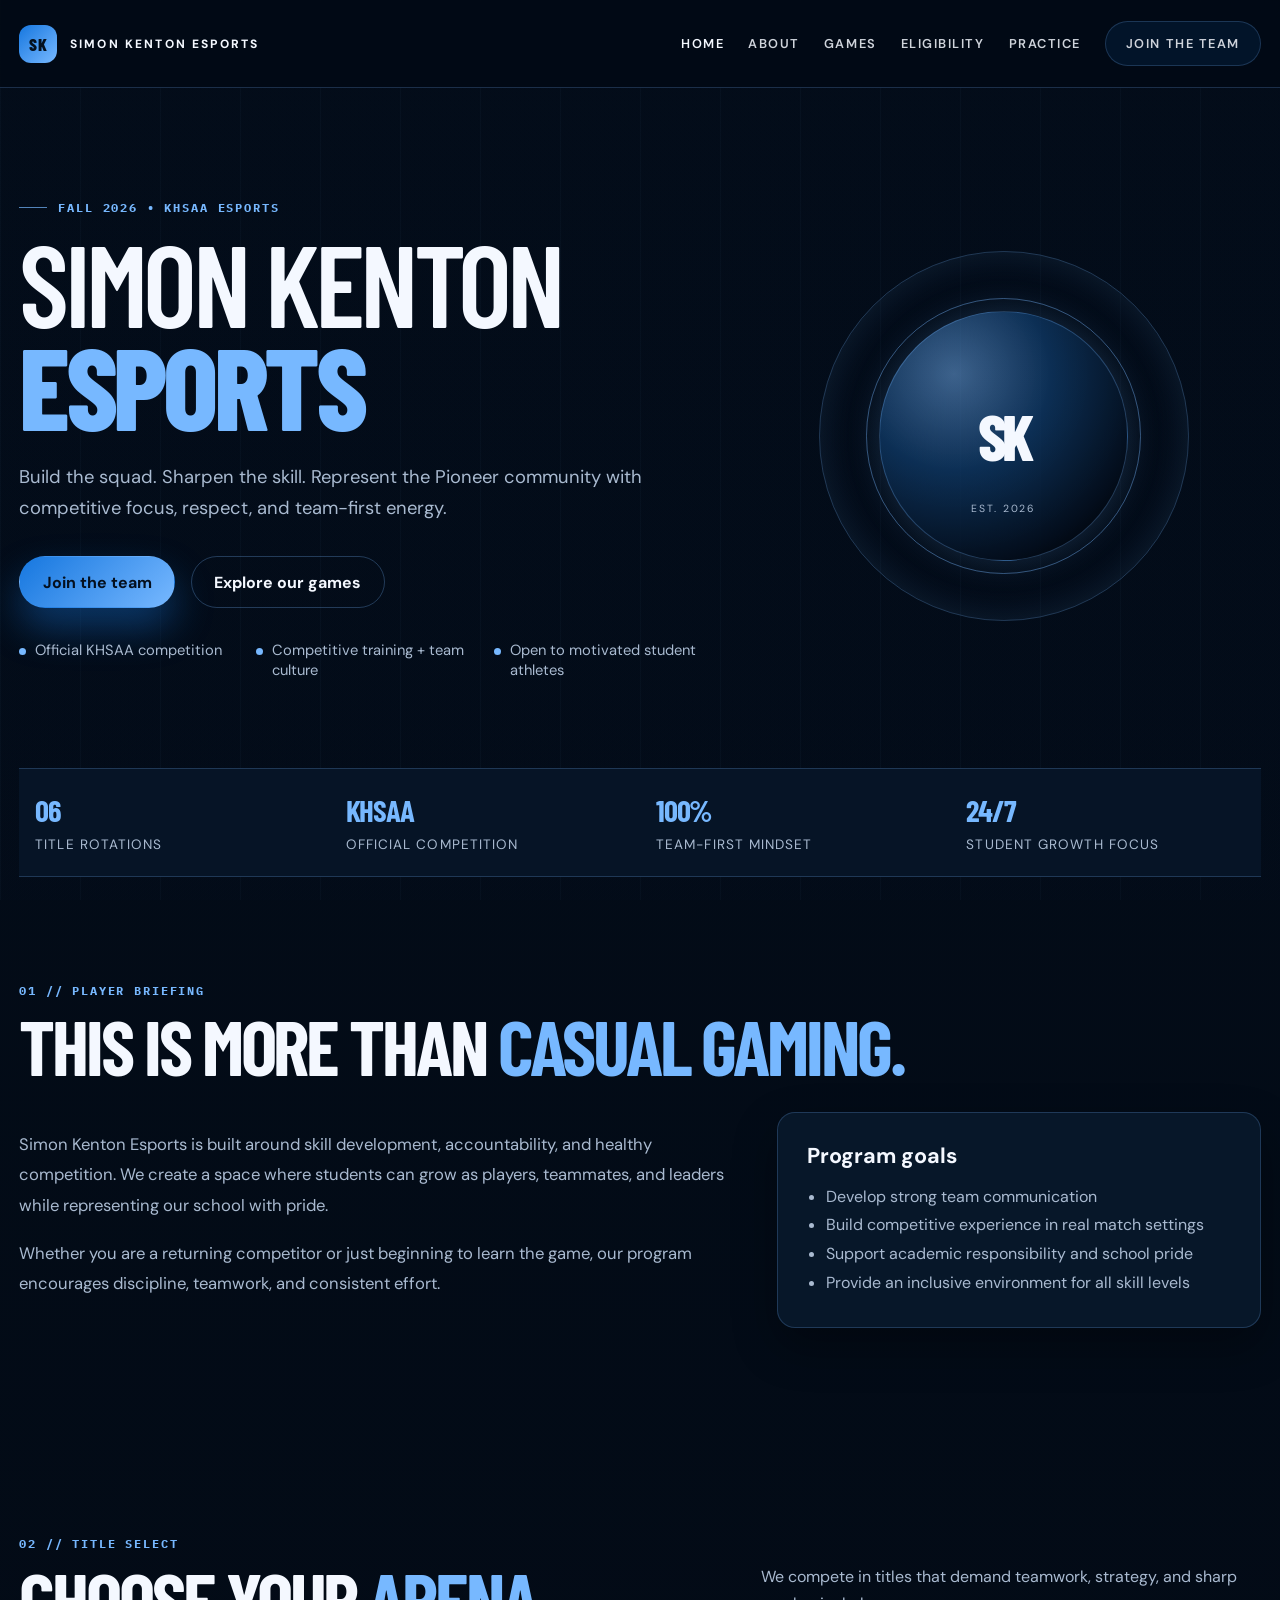
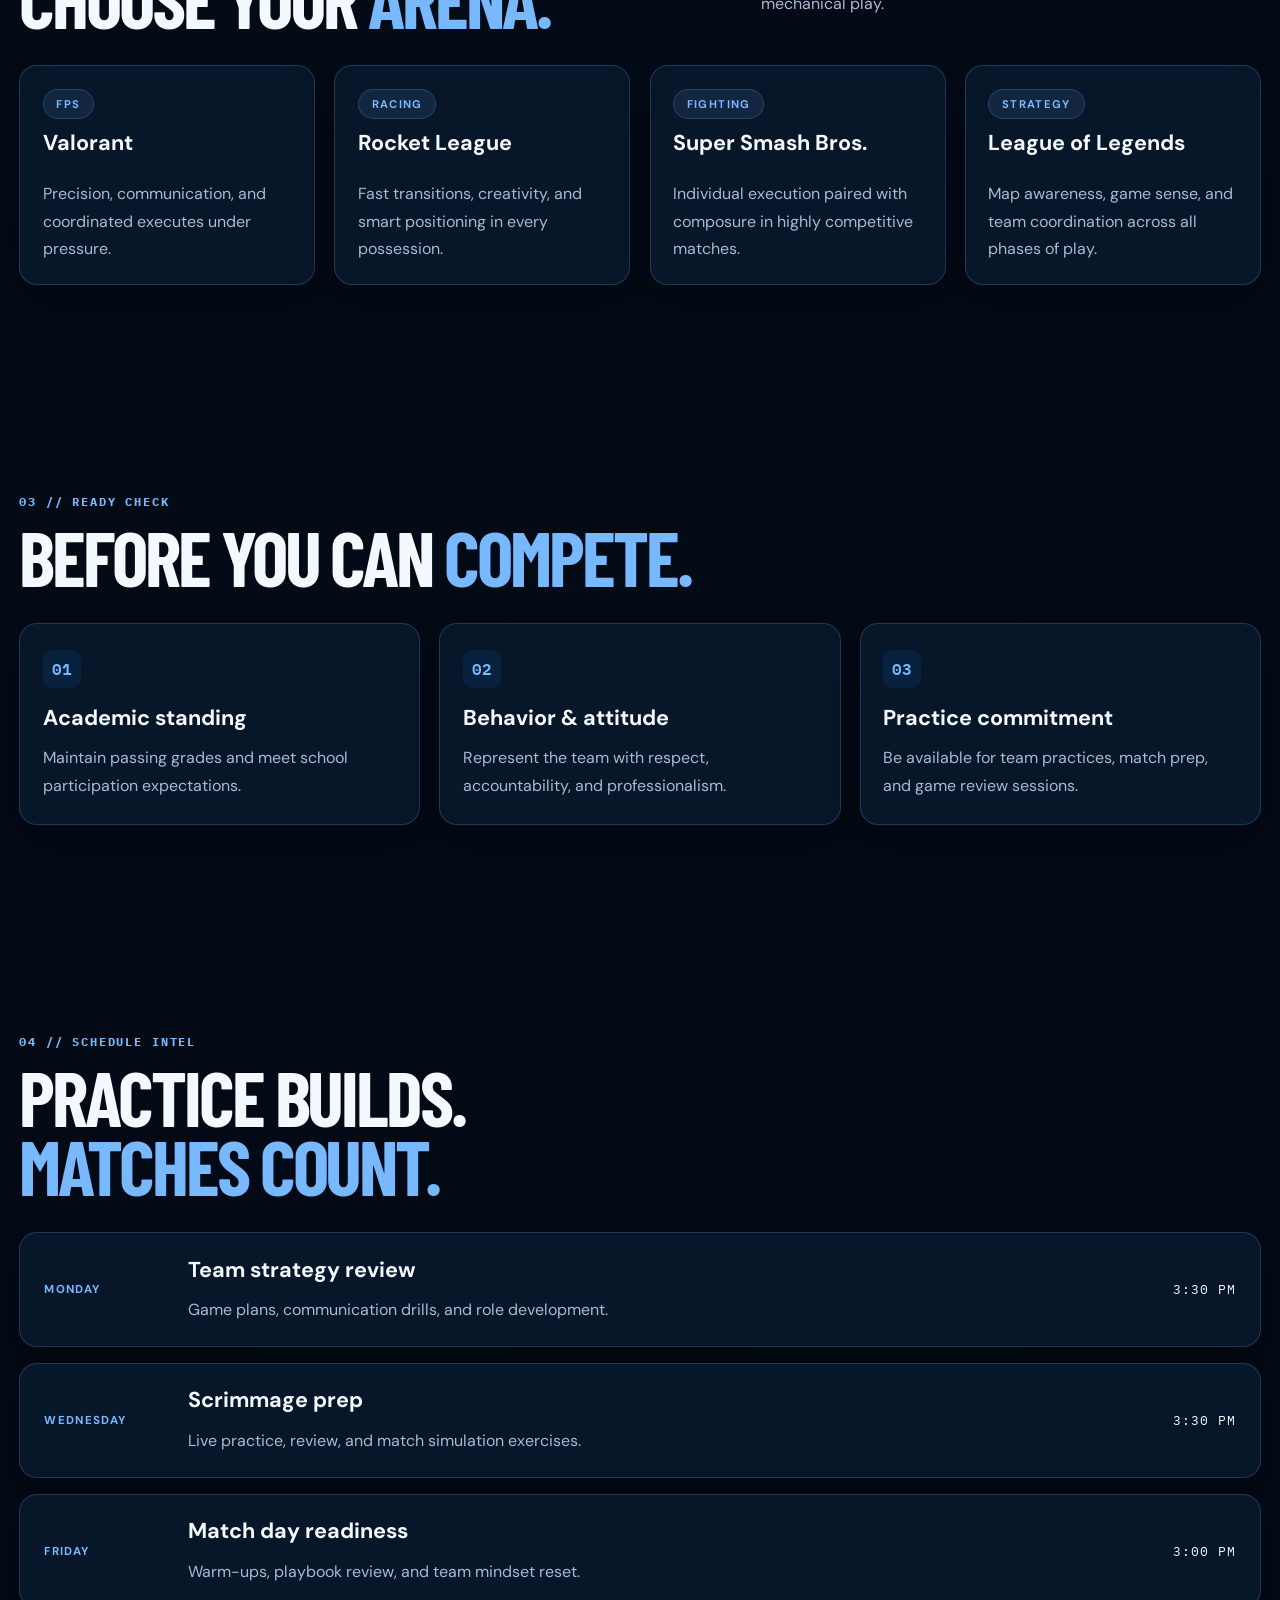
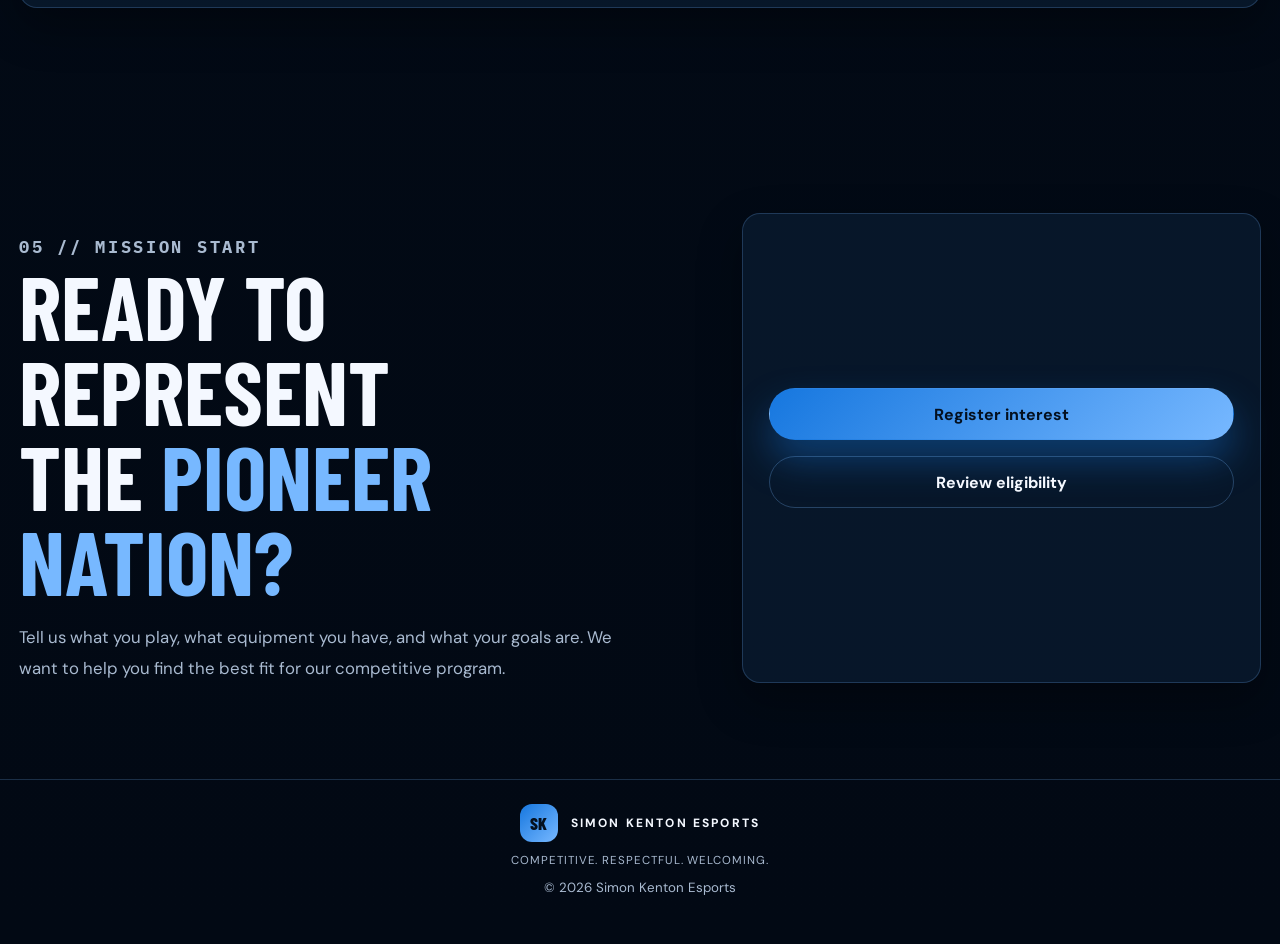
==== index.html @ ef8a5064 "Add multi-page esports site for Simon Kenton Esports" ====
<!doctype html>
<html lang="en">
  <head>
    <meta charset="utf-8" />
    <meta name="viewport" content="width=device-width, initial-scale=1" />
    <title>Simon Kenton Esports | Home</title>
    <meta
      name="description"
      content="Simon Kenton Esports builds competitive, respectful, and welcoming student athletes through KHSAA competition and team-based gaming."
    />
    <meta name="theme-color" content="#04101f" />
    <link rel="preconnect" href="https://fonts.googleapis.com" />
    <link rel="preconnect" href="https://fonts.gstatic.com" crossorigin />
    <link
      href="https://fonts.googleapis.com/css2?family=Barlow+Condensed:wght@600;700;800&family=DM+Sans:wght@400;500;600;700&family=IBM+Plex+Mono:wght@500;600&display=swap"
      rel="stylesheet"
    />
    <link rel="stylesheet" href="styles.css" />
  </head>
  <body>
    <div class="site-shell">
      <header class="topbar">
        <a class="brand" href="index.html" aria-label="Simon Kenton Esports home">
          <span class="brand-mark">SK</span>
          <span>SIMON KENTON <b>ESPORTS</b></span>
        </a>

        <button class="menu-button" id="menu-button" aria-expanded="false" aria-label="Toggle menu">
          <span></span>
          <span></span>
          <span></span>
        </button>

        <nav class="nav" id="nav" aria-label="Main navigation">
          <a href="index.html" class="active">Home</a>
          <a href="about.html">About</a>
          <a href="games.html">Games</a>
          <a href="eligibility.html">Eligibility</a>
          <a href="practice.html">Practice</a>
          <a class="nav-cta" href="join.html">Join the team</a>
        </nav>
      </header>

      <main>
        <section class="hero">
          <div class="hero-content">
            <p class="eyebrow"><span></span> Fall 2026 • KHSAA Esports</p>
            <h1>
              <span>Simon Kenton</span>
              <strong>Esports</strong>
            </h1>
            <p class="hero-lede">
              Build the squad. Sharpen the skill. Represent the Pioneer community with
              competitive focus, respect, and team-first energy.
            </p>

            <div class="hero-actions">
              <a href="join.html" class="button primary">Join the team</a>
              <a href="games.html" class="button secondary">Explore our games</a>
            </div>

            <ul class="hero-points">
              <li>Official KHSAA competition</li>
              <li>Competitive training + team culture</li>
              <li>Open to motivated student athletes</li>
            </ul>
          </div>

          <div class="hero-visual" aria-hidden="true">
            <div class="emblem">
              <div class="emblem-ring ring-one"></div>
              <div class="emblem-ring ring-two"></div>
              <div class="emblem-core"><span>SK</span><small>EST. 2026</small></div>
            </div>
          </div>
        </section>

        <section class="stats-strip" aria-label="Program highlights">
          <div class="stat">
            <strong>06</strong>
            <span>Title rotations</span>
          </div>
          <div class="stat">
            <strong>KHSAA</strong>
            <span>Official competition</span>
          </div>
          <div class="stat">
            <strong>100%</strong>
            <span>Team-first mindset</span>
          </div>
          <div class="stat">
            <strong>24/7</strong>
            <span>Student growth focus</span>
          </div>
        </section>

        <section class="section about-section" id="about">
          <div class="section-heading reveal">
            <p class="kicker">01 // Player briefing</p>
            <h2>This is more than <em>casual gaming.</em></h2>
          </div>

          <div class="two-column">
            <div class="text-block reveal">
              <p>
                Simon Kenton Esports is built around skill development, accountability, and
                healthy competition. We create a space where students can grow as players,
                teammates, and leaders while representing our school with pride.
              </p>
              <p>
                Whether you are a returning competitor or just beginning to learn the game,
                our program encourages discipline, teamwork, and consistent effort.
              </p>
            </div>

            <div class="info-card reveal">
              <h3>Program goals</h3>
              <ul>
                <li>Develop strong team communication</li>
                <li>Build competitive experience in real match settings</li>
                <li>Support academic responsibility and school pride</li>
                <li>Provide an inclusive environment for all skill levels</li>
              </ul>
            </div>
          </div>
        </section>

        <section class="section games-section">
          <div class="section-heading row reveal">
            <div>
              <p class="kicker">02 // Title select</p>
              <h2>Choose your <em>arena.</em></h2>
            </div>
            <p class="heading-copy">
              We compete in titles that demand teamwork, strategy, and sharp mechanical play.
            </p>
          </div>

          <div class="game-grid">
            <article class="game-card reveal">
              <div class="game-badge">FPS</div>
              <h3>Valorant</h3>
              <p>Precision, communication, and coordinated executes under pressure.</p>
            </article>

            <article class="game-card reveal">
              <div class="game-badge">Racing</div>
              <h3>Rocket League</h3>
              <p>Fast transitions, creativity, and smart positioning in every possession.</p>
            </article>

            <article class="game-card reveal">
              <div class="game-badge">Fighting</div>
              <h3>Super Smash Bros.</h3>
              <p>Individual execution paired with composure in highly competitive matches.</p>
            </article>

            <article class="game-card reveal">
              <div class="game-badge">Strategy</div>
              <h3>League of Legends</h3>
              <p>Map awareness, game sense, and team coordination across all phases of play.</p>
            </article>
          </div>
        </section>

        <section class="section eligibility-section">
          <div class="section-heading reveal">
            <p class="kicker">03 // Ready check</p>
            <h2>Before you can <em>compete.</em></h2>
          </div>

          <div class="check-grid">
            <div class="check-item reveal">
              <span>01</span>
              <h3>Academic standing</h3>
              <p>Maintain passing grades and meet school participation expectations.</p>
            </div>
            <div class="check-item reveal">
              <span>02</span>
              <h3>Behavior & attitude</h3>
              <p>Represent the team with respect, accountability, and professionalism.</p>
            </div>
            <div class="check-item reveal">
              <span>03</span>
              <h3>Practice commitment</h3>
              <p>Be available for team practices, match prep, and game review sessions.</p>
            </div>
          </div>
        </section>

        <section class="section schedule-section">
          <div class="section-heading reveal">
            <p class="kicker">04 // Schedule intel</p>
            <h2>Practice builds.<br /><em>Matches count.</em></h2>
          </div>

          <div class="schedule-list">
            <article class="schedule-item reveal">
              <span class="day">Monday</span>
              <div>
                <h3>Team strategy review</h3>
                <p>Game plans, communication drills, and role development.</p>
              </div>
              <time>3:30 PM</time>
            </article>

            <article class="schedule-item reveal">
              <span class="day">Wednesday</span>
              <div>
                <h3>Scrimmage prep</h3>
                <p>Live practice, review, and match simulation exercises.</p>
              </div>
              <time>3:30 PM</time>
            </article>

            <article class="schedule-item reveal">
              <span class="day">Friday</span>
              <div>
                <h3>Match day readiness</h3>
                <p>Warm-ups, playbook review, and team mindset reset.</p>
              </div>
              <time>3:00 PM</time>
            </article>
          </div>
        </section>

        <section class="join-section">
          <div class="join-copy reveal">
            <p class="kicker">05 // Mission start</p>
            <h2>Ready to represent<br />the <em>Pioneer nation?</em></h2>
            <p>
              Tell us what you play, what equipment you have, and what your goals are. We
              want to help you find the best fit for our competitive program.
            </p>
          </div>

          <div class="join-card reveal">
            <a href="join.html" class="button primary full">Register interest</a>
            <a href="eligibility.html" class="button secondary full">Review eligibility</a>
          </div>
        </section>
      </main>

      <footer class="site-footer">
        <div class="brand">
          <span class="brand-mark">SK</span>
          <span>SIMON KENTON <b>ESPORTS</b></span>
        </div>
        <p>Competitive. Respectful. Welcoming.</p>
        <small>© <span id="year"></span> Simon Kenton Esports</small>
      </footer>
    </div>

    <script src="script.js"></script>
  </body>
</html>
---- styles.css ----
:root {
  --navy: #04101f;
  --deep: #020914;
  --blue: #1677df;
  --sky: #77b8ff;
  --gold: #f7f4eb;
  --ink: #f4f8ff;
  --muted: #a9bad0;
  --line: rgba(119, 184, 255, 0.22);
  --panel: rgba(10, 24, 39, 0.82);
  --card: #091b2f;
  --success: #7ce7b2;
  --danger: #ff6b6b;
  --shadow: 0 18px 45px rgba(0, 0, 0, 0.32);
  --max: 1280px;
  --radius: 18px;
}

* {
  box-sizing: border-box;
}

html {
  scroll-behavior: smooth;
}

body {
  margin: 0;
  font-family: "DM Sans", sans-serif;
  background:
    linear-gradient(180deg, rgba(3, 12, 24, 1) 0%, rgba(2, 9, 20, 1) 100%);
  color: var(--ink);
  -webkit-font-smoothing: antialiased;
  text-rendering: optimizeLegibility;
}

img {
  max-width: 100%;
  display: block;
}

a {
  color: inherit;
  text-decoration: none;
}

button,
input,
select,
textarea {
  font: inherit;
}

.site-shell {
  min-height: 100vh;
  position: relative;
  overflow-x: hidden;
}

.site-shell::before {
  content: "";
  position: fixed;
  inset: 0;
  background:
    linear-gradient(rgba(4, 16, 31, 0.28), rgba(4, 16, 31, 0.28)),
    repeating-linear-gradient(
      90deg,
      rgba(119, 184, 255, 0.04) 0,
      rgba(119, 184, 255, 0.04) 1px,
      transparent 1px,
      transparent 80px
    );
  pointer-events: none;
  z-index: 0;
}

.topbar,
main,
.site-footer {
  position: relative;
  z-index: 1;
}

.topbar {
  max-width: var(--max);
  margin: 0 auto;
  height: 88px;
  padding: 0 1.2rem;
  display: flex;
  align-items: center;
  justify-content: space-between;
  border-bottom: 1px solid var(--line);
  background: rgba(2, 9, 20, 0.8);
  backdrop-filter: blur(10px);
}

.brand {
  display: inline-flex;
  align-items: center;
  gap: 0.8rem;
  font-size: 0.75rem;
  letter-spacing: 0.18em;
  text-transform: uppercase;
  font-weight: 700;
}

.brand-mark {
  width: 38px;
  height: 38px;
  display: grid;
  place-items: center;
  border-radius: 12px;
  background: linear-gradient(135deg, var(--blue), var(--sky));
  color: var(--navy);
  font-weight: 800;
  font-family: "Barlow Condensed", sans-serif;
  font-size: 1.1rem;
  letter-spacing: 0.04em;
}

.brand b {
  font-weight: 800;
}

.nav {
  display: flex;
  align-items: center;
  gap: 1.5rem;
  font-size: 0.8rem;
  letter-spacing: 0.12em;
  text-transform: uppercase;
  font-weight: 600;
}

.nav a {
  opacity: 0.85;
  transition: opacity 0.2s ease;
}

.nav a:hover,
.nav a.active {
  opacity: 1;
}

.nav-cta {
  padding: 0.8rem 1.25rem;
  border: 1px solid rgba(119, 184, 255, 0.25);
  background: rgba(22, 119, 223, 0.12);
  border-radius: 999px;
  color: var(--ink);
}

main {
  max-width: var(--max);
  margin: 0 auto;
  padding: 0 1.2rem 4rem;
}

.hero {
  display: grid;
  grid-template-columns: 1.15fr 0.85fr;
  align-items: center;
  gap: 2rem;
  min-height: 680px;
  padding: 3rem 0 2rem;
}

.hero-content,
.hero-visual {
  position: relative;
}

.eyebrow,
.kicker {
  display: inline-flex;
  align-items: center;
  gap: 0.7rem;
  margin: 0 0 1rem;
  text-transform: uppercase;
  letter-spacing: 0.16em;
  font-size: 0.72rem;
  color: var(--sky);
  font-weight: 700;
  font-family: "IBM Plex Mono", monospace;
}

.eyebrow span,
.kicker::before {
  display: inline-block;
  width: 28px;
  height: 1px;
  background: rgba(119, 184, 255, 0.7);
}

.hero h1,
.page-hero h1,
.section-heading h2 {
  font-family: "Barlow Condensed", sans-serif;
  letter-spacing: -0.04em;
  margin: 0;
  line-height: 0.9;
}

.hero h1 {
  font-size: clamp(4rem, 9vw, 9rem);
  text-transform: uppercase;
}

.hero h1 span {
  display: block;
  color: var(--ink);
  font-weight: 600;
}

.hero h1 strong {
  display: block;
  color: var(--sky);
  font-weight: 800;
}

.hero-lede {
  max-width: 640px;
  margin-top: 1.5rem;
  font-size: 1.15rem;
  line-height: 1.7;
  color: var(--muted);
}

.hero-actions {
  display: flex;
  flex-wrap: wrap;
  gap: 1rem;
  margin-top: 2rem;
}

.button {
  display: inline-flex;
  align-items: center;
  justify-content: center;
  min-height: 52px;
  padding: 0.9rem 1.4rem;
  border-radius: 999px;
  border: 1px solid transparent;
  font-weight: 700;
  transition: transform 0.2s ease, box-shadow 0.2s ease, border-color 0.2s ease;
}

.button:hover {
  transform: translateY(-1px);
}

.primary {
  background: linear-gradient(135deg, var(--blue), var(--sky));
  color: var(--navy);
  box-shadow: 0 20px 38px rgba(22, 119, 223, 0.4);
}

.secondary {
  background: transparent;
  color: var(--ink);
  border-color: rgba(119, 184, 255, 0.28);
}

.full {
  width: 100%;
}

.hero-points {
  list-style: none;
  padding: 0;
  margin: 2rem 0 0;
  display: grid;
  grid-template-columns: repeat(3, minmax(0, 1fr));
  gap: 1rem;
  color: var(--muted);
  font-size: 0.92rem;
}

.hero-points li {
  position: relative;
  padding-left: 1rem;
}

.hero-points li::before {
  content: "";
  position: absolute;
  left: 0;
  top: 0.5rem;
  width: 7px;
  height: 7px;
  border-radius: 50%;
  background: var(--sky);
}

.hero-visual {
  display: grid;
  place-items: center;
  min-height: 520px;
}

.emblem {
  position: relative;
  width: min(40vw, 430px);
  aspect-ratio: 1;
  display: grid;
  place-items: center;
}

.emblem-ring {
  position: absolute;
  border-radius: 50%;
  border: 1px solid rgba(119, 184, 255, 0.26);
}

.ring-one {
  inset: 7%;
  box-shadow: inset 0 0 35px rgba(119, 184, 255, 0.12);
}

.ring-two {
  inset: 18%;
  border-color: rgba(119, 184, 255, 0.42);
}

.emblem-core {
  position: relative;
  width: 58%;
  aspect-ratio: 1;
  border-radius: 50%;
  display: grid;
  place-items: center;
  background:
    radial-gradient(circle at 30% 25%, rgba(119, 184, 255, 0.5), rgba(17, 62, 110, 0.7) 38%, rgba(2, 9, 20, 0.9) 80%);
  border: 1px solid rgba(119, 184, 255, 0.28);
  box-shadow: 0 0 34px rgba(119, 184, 255, 0.18);
}

.emblem-core span {
  font-family: "Barlow Condensed", sans-serif;
  font-size: clamp(3rem, 5vw, 5.5rem);
  letter-spacing: -0.08em;
  color: var(--ink);
  font-weight: 800;
}

.emblem-core small {
  position: absolute;
  bottom: 18%;
  font-size: 0.65rem;
  letter-spacing: 0.18em;
  text-transform: uppercase;
  color: var(--muted);
}

.stats-strip {
  display: grid;
  grid-template-columns: repeat(4, minmax(0, 1fr));
  border-top: 1px solid var(--line);
  border-bottom: 1px solid var(--line);
  background: #061426;
}

.stat {
  display: flex;
  align-items: baseline;
  justify-content: center;
  flex-direction: column;
  gap: 0.5rem;
  padding: 1.4rem 1rem;
  text-align: center;
}

.stat strong {
  font-size: clamp(1.7rem, 2.4vw, 3rem);
  font-family: "Barlow Condensed", sans-serif;
  letter-spacing: -0.04em;
  color: var(--sky);
}

.stat span {
  color: var(--muted);
  font-size: 0.85rem;
  letter-spacing: 0.08em;
  text-transform: uppercase;
}

.section {
  padding: clamp(4rem, 8vw, 7rem) 0;
}

.section-heading {
  margin-bottom: 2rem;
}

.section-heading.row {
  display: flex;
  align-items: end;
  justify-content: space-between;
  gap: 2rem;
}

.section-heading h2 {
  font-size: clamp(2.7rem, 6vw, 5rem);
  text-transform: uppercase;
  color: var(--ink);
}

.section-heading h2 em {
  font-style: normal;
  color: var(--sky);
}

.heading-copy {
  max-width: 500px;
  color: var(--muted);
  line-height: 1.7;
}

.kicker {
  margin-bottom: 0.8rem;
  color: var(--sky);
}

.two-column {
  display: grid;
  grid-template-columns: 1.2fr 0.8fr;
  gap: 2rem;
}

.text-block {
  color: var(--muted);
  line-height: 1.85;
  font-size: 1.04rem;
}

.info-card,
.list-panel,
.game-card,
.check-item,
.schedule-item,
.join-card,
.form-copy,
.registration-form {
  background: rgba(9, 27, 47, 0.8);
  border: 1px solid var(--line);
  border-radius: var(--radius);
  box-shadow: var(--shadow);
}

.info-card,
.list-panel {
  padding: 1.8rem;
}

.info-card h3,
.check-item h3,
.game-card h3,
.schedule-item h3 {
  margin: 0 0 0.8rem;
  font-size: 1.35rem;
}

.info-card ul,
.list-panel ul {
  margin: 0;
  padding-left: 1.2rem;
  color: var(--muted);
  line-height: 1.8;
}

.game-grid {
  display: grid;
  grid-template-columns: repeat(4, minmax(0, 1fr));
  gap: 1.2rem;
}

.large-grid {
  grid-template-columns: repeat(2, minmax(0, 1fr));
}

.game-card {
  padding: 1.4rem;
  min-height: 220px;
  display: flex;
  flex-direction: column;
  justify-content: space-between;
}

.game-badge {
  width: fit-content;
  display: inline-block;
  padding: 0.45rem 0.8rem;
  border-radius: 999px;
  background: rgba(119, 184, 255, 0.1);
  border: 1px solid rgba(119, 184, 255, 0.2);
  color: var(--sky);
  font-size: 0.7rem;
  letter-spacing: 0.12em;
  text-transform: uppercase;
  font-weight: 700;
}

.game-card p {
  margin: 0;
  color: var(--muted);
  line-height: 1.7;
}

.check-grid {
  display: grid;
  grid-template-columns: repeat(3, minmax(0, 1fr));
  gap: 1.2rem;
}

.check-item {
  padding: 1.6rem 1.4rem;
}

.check-item span {
  display: inline-flex;
  align-items: center;
  justify-content: center;
  width: 38px;
  height: 38px;
  border-radius: 10px;
  background: rgba(22, 119, 223, 0.12);
  color: var(--sky);
  font-family: "IBM Plex Mono", monospace;
  font-weight: 600;
  margin-bottom: 1rem;
}

.check-item p {
  margin: 0;
  color: var(--muted);
  line-height: 1.7;
}

.schedule-list {
  display: grid;
  gap: 1rem;
}

.schedule-item {
  display: grid;
  grid-template-columns: 120px 1fr auto;
  align-items: center;
  gap: 1.5rem;
  padding: 1.4rem 1.5rem;
}

.day {
  display: inline-block;
  color: var(--sky);
  font-weight: 700;
  letter-spacing: 0.12em;
  text-transform: uppercase;
  font-size: 0.72rem;
}

.schedule-item p {
  margin: 0.35rem 0 0;
  color: var(--muted);
  line-height: 1.7;
}

.schedule-item time {
  color: var(--ink);
  font-family: "IBM Plex Mono", monospace;
  font-size: 0.8rem;
  letter-spacing: 0.08em;
}

.join-section {
  display: grid;
  grid-template-columns: 1.1fr 0.9fr;
  gap: clamp(2rem, 7vw, 6rem);
  padding: clamp(4rem, 8vw, 8rem) 0 2rem;
}

.join-copy h2 {
  margin: 0;
  font-family: "Barlow Condensed", sans-serif;
  font-size: clamp(3rem, 7vw, 6rem);
  line-height: 0.95;
  text-transform: uppercase;
}

.join-copy h2 em {
  color: var(--sky);
  font-style: normal;
}

.join-copy p {
  margin: 1.2rem 0 0;
  color: var(--muted);
  line-height: 1.8;
  font-size: 1.05rem;
}

.join-card {
  padding: 1.6rem;
  display: grid;
  gap: 1rem;
  align-content: center;
}

.page-hero {
  padding: 4rem 0 1rem;
}

.page-hero h1 {
  font-size: clamp(3rem, 7vw, 6.5rem);
  text-transform: uppercase;
  letter-spacing: -0.05em;
  color: var(--ink);
}

.alt-section {
  background: rgba(12, 26, 42, 0.55);
  border-top: 1px solid var(--line);
  border-bottom: 1px solid var(--line);
}

.form-layout {
  display: grid;
  grid-template-columns: 0.9fr 1.1fr;
  gap: 2rem;
  align-items: start;
}

.form-copy {
  padding: 2rem;
}

.form-copy h2 {
  margin: 0 0 1rem;
  font-size: clamp(2.2rem, 4vw, 3.6rem);
  text-transform: uppercase;
  font-family: "Barlow Condensed", sans-serif;
}

.form-copy p {
  margin: 0;
  line-height: 1.8;
  color: var(--muted);
}

.registration-form {
  padding: 2rem;
  display: grid;
  gap: 1rem;
}

.registration-form label {
  display: grid;
  gap: 0.5rem;
  font-size: 0.9rem;
  color: var(--ink);
  font-weight: 600;
}

.field-row {
  display: grid;
  grid-template-columns: repeat(2, minmax(0, 1fr));
  gap: 1rem;
}

input,
select,
textarea {
  width: 100%;
  border: 1px solid rgba(119, 184, 255, 0.18);
  background: rgba(2, 9, 20, 0.76);
  color: var(--ink);
  border-radius: 12px;
  padding: 0.9rem 1rem;
  transition: border-color 0.2s ease, box-shadow 0.2s ease;
}

input:focus,
select:focus,
textarea:focus {
  outline: none;
  border-color: rgba(119, 184, 255, 0.75);
  box-shadow: 0 0 0 4px rgba(119, 184, 255, 0.14);
}

textarea {
  resize: vertical;
  min-height: 140px;
}

.form-status {
  min-height: 1.5em;
  margin: 0;
  font-size: 0.92rem;
  color: var(--success);
  font-weight: 600;
}

.form-status.error {
  color: var(--danger);
}

.site-footer {
  max-width: var(--max);
  margin: 0 auto;
  padding: 1.5rem 1.2rem 3rem;
  display: flex;
  flex-direction: column;
  align-items: center;
  gap: 0.7rem;
  border-top: 1px solid var(--line);
  text-align: center;
}

.site-footer p {
  margin: 0;
  color: var(--muted);
  letter-spacing: 0.08em;
  text-transform: uppercase;
  font-size: 0.72rem;
}

.site-footer small {
  color: var(--muted);
}

.menu-button {
  display: none;
  width: 44px;
  height: 44px;
  background: transparent;
  border: 1px solid var(--line);
  border-radius: 10px;
  padding: 0.5rem;
  cursor: pointer;
}

.menu-button span {
  display: block;
  width: 100%;
  height: 2px;
  background: var(--ink);
  border-radius: 999px;
  margin: 6px 0;
}

@media (max-width: 980px) {
  .hero,
  .two-column,
  .join-section,
  .form-layout {
    grid-template-columns: 1fr;
  }

  .game-grid {
    grid-template-columns: repeat(2, minmax(0, 1fr));
  }

  .check-grid {
    grid-template-columns: 1fr;
  }

  .schedule-item {
    grid-template-columns: 1fr;
    align-items: flex-start;
  }

  .stats-strip {
    grid-template-columns: repeat(2, minmax(0, 1fr));
  }
}

@media (max-width: 760px) {
  .menu-button {
    display: inline-block;
  }

  .nav {
    display: none;
    position: absolute;
    top: 88px;
    left: 0;
    right: 0;
    background: rgba(4, 16, 31, 0.98);
    border-bottom: 1px solid var(--line);
    padding: 1.2rem;
    flex-direction: column;
    align-items: flex-start;
    gap: 1rem;
  }

  .nav.open {
    display: flex;
  }

  .hero {
    min-height: auto;
    padding-top: 2rem;
  }

  .hero-points {
    grid-template-columns: 1fr;
  }

  .game-grid,
  .large-grid,
  .field-row,
  .stats-strip {
    grid-template-columns: 1fr;
  }

  .section-heading.row {
    display: block;
  }

  .brand {
    letter-spacing: 0.08em;
    font-size: 0.68rem;
  }
}

@media (prefers-reduced-motion: reduce) {
  html {
    scroll-behavior: auto;
  }
  *,
  *::before,
  *::after {
    animation: none !important;
    transition: none !important;
  }
}
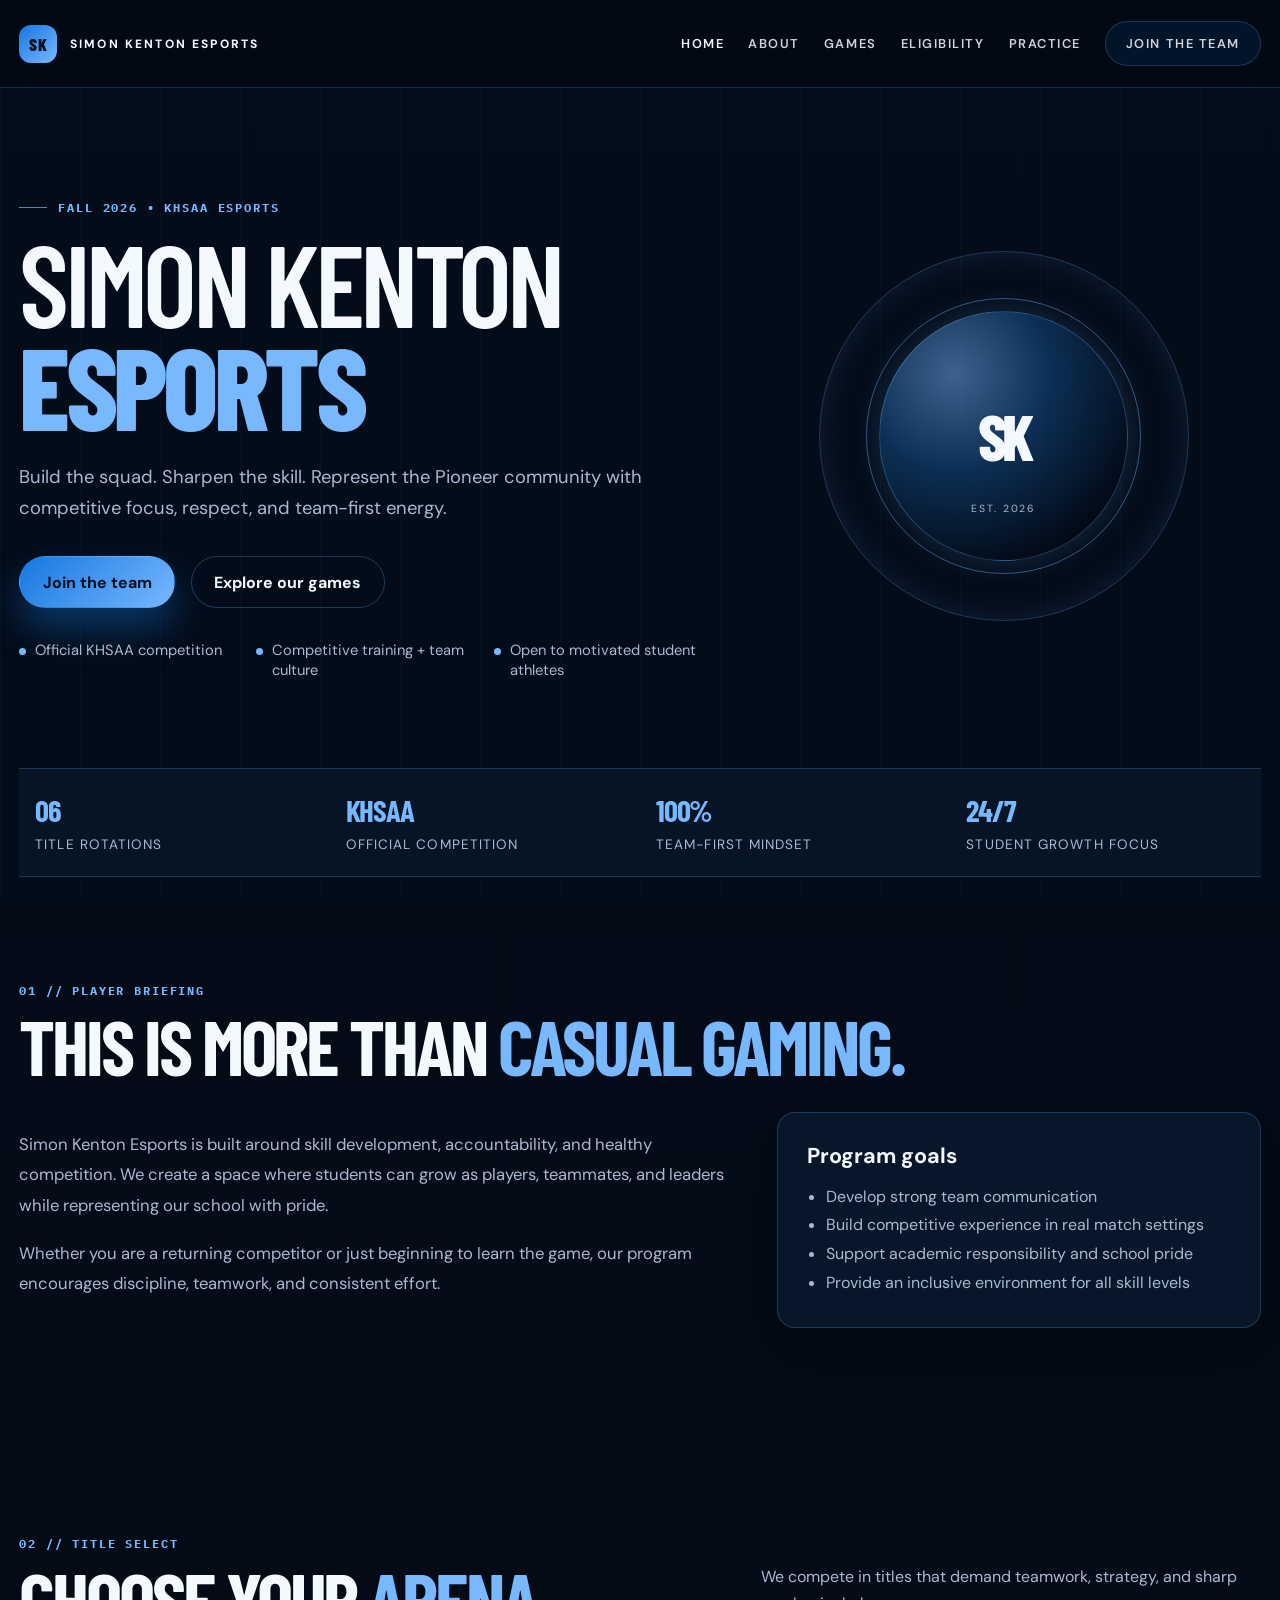
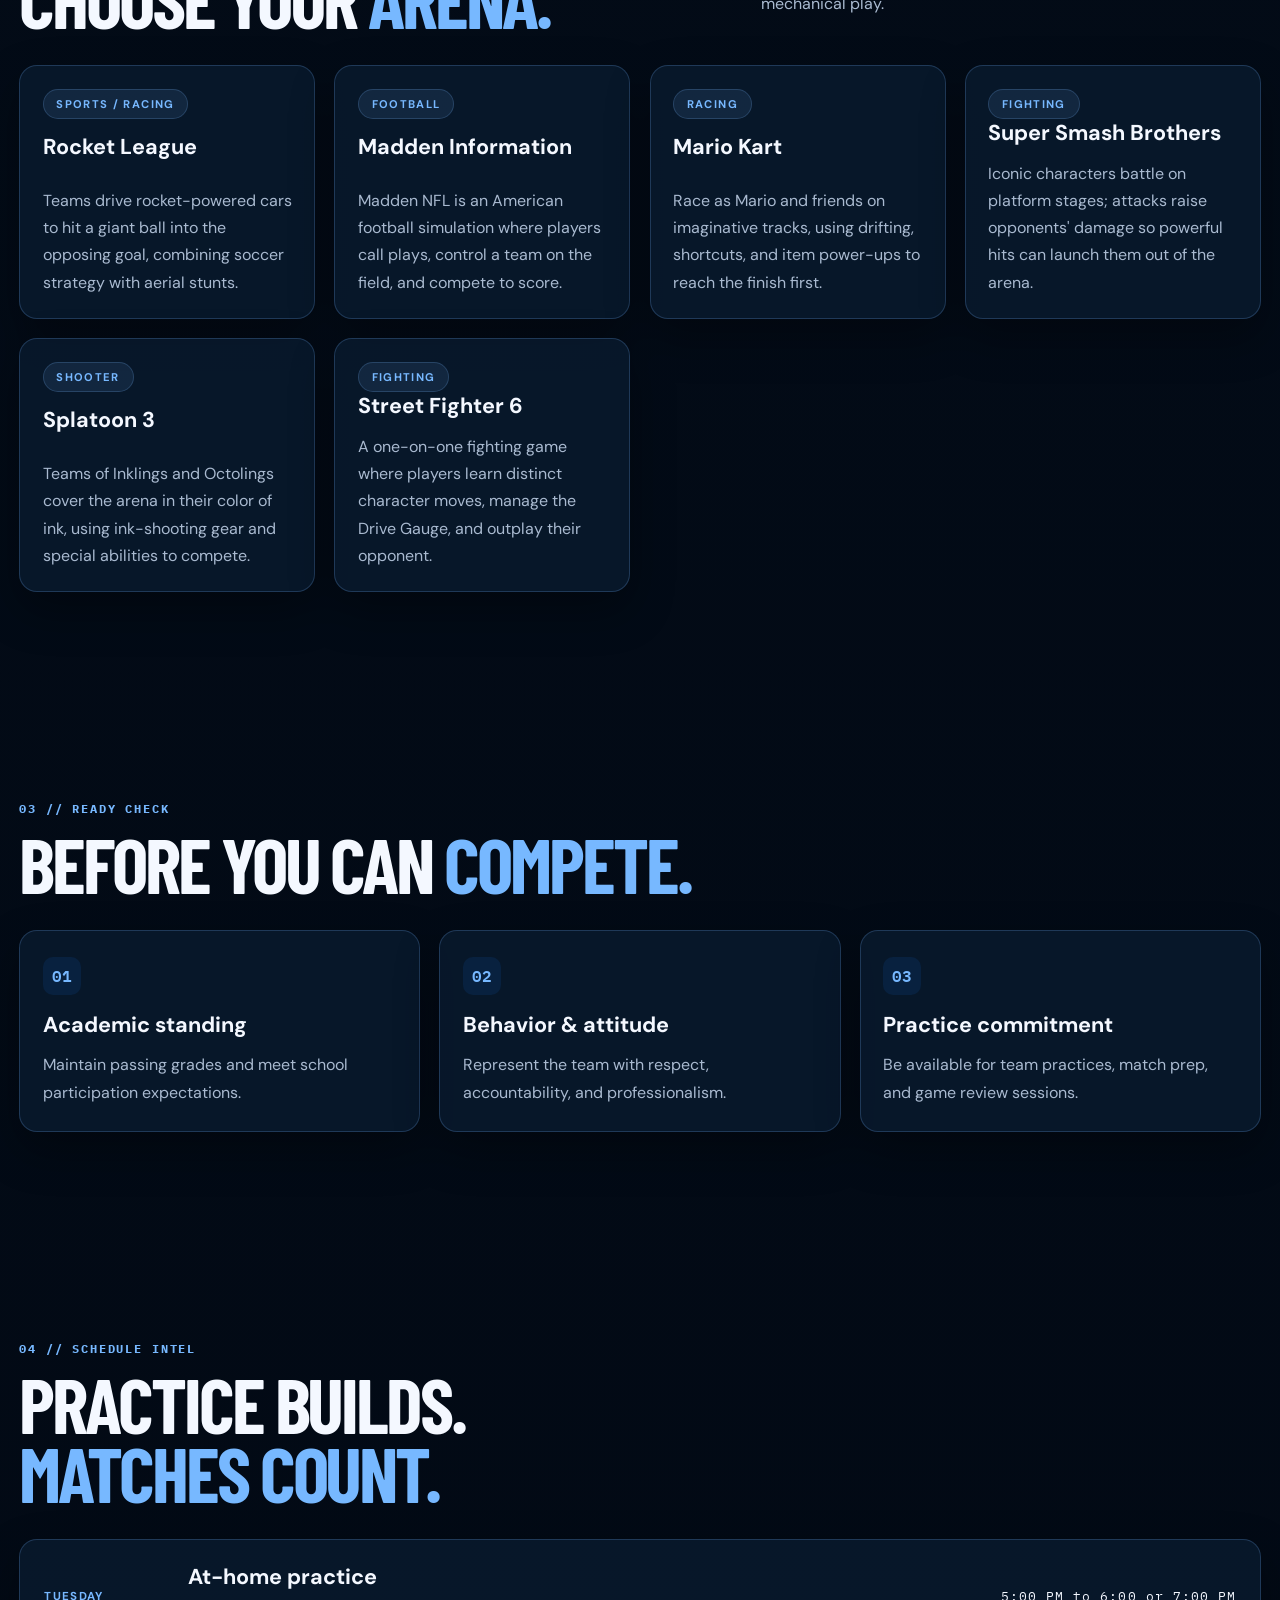
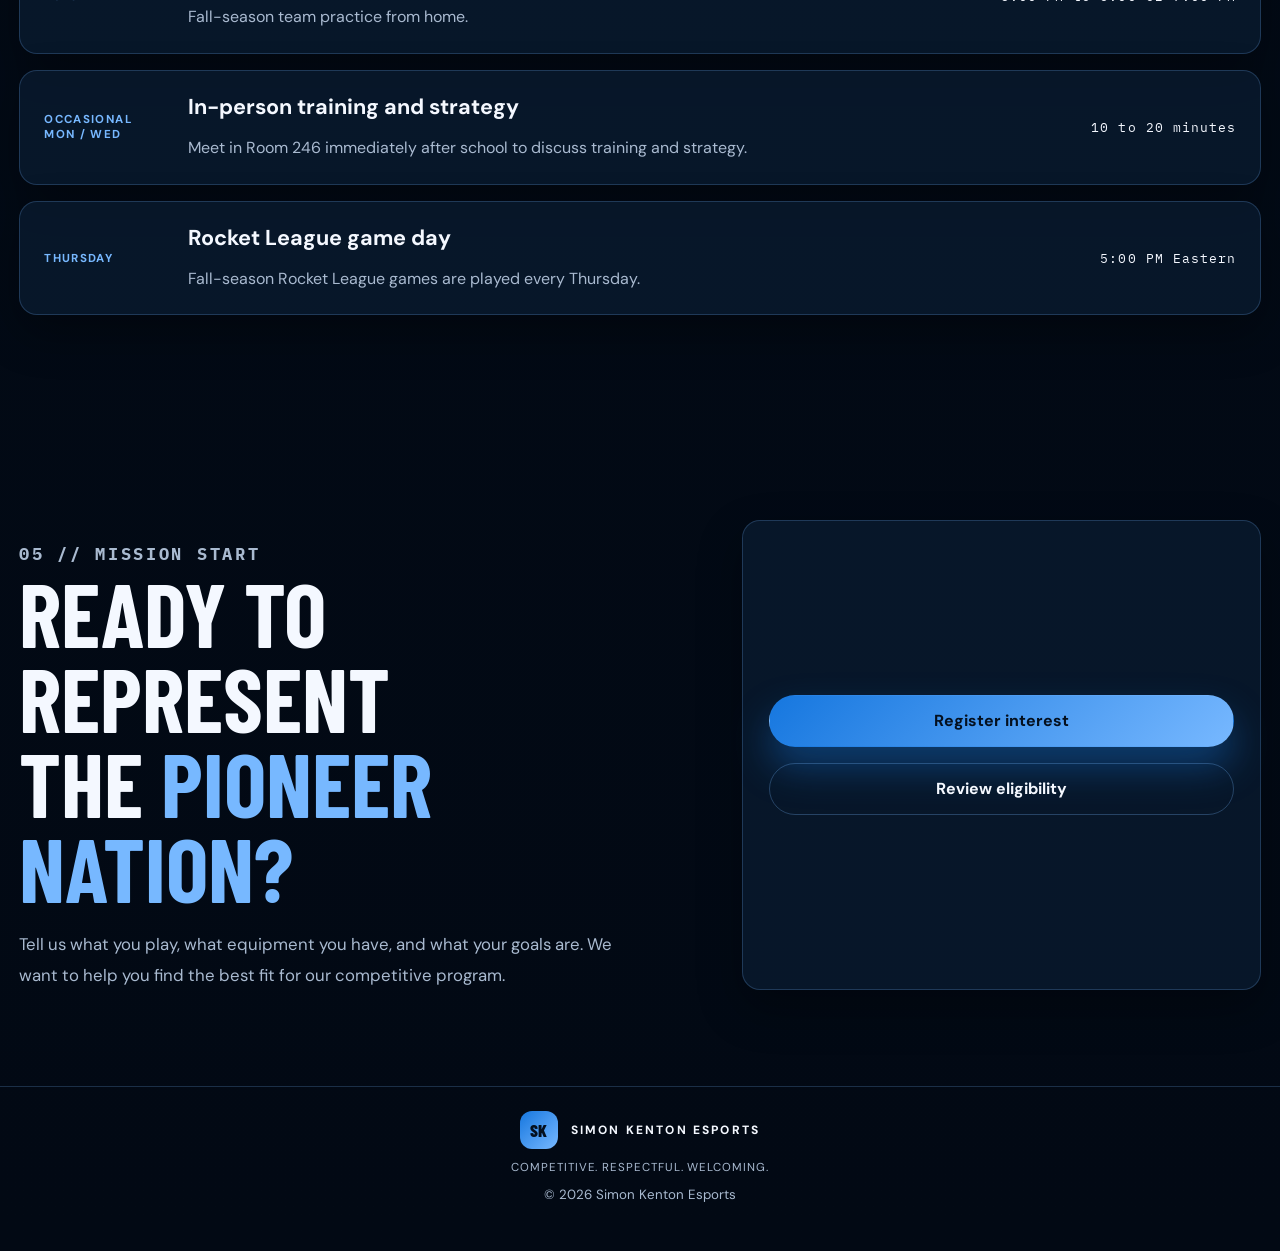
==== commit 8e11d366: "fix index" ====
--- a/index.html
+++ b/index.html
@@ -138,27 +138,39 @@
 
           <div class="game-grid">
             <article class="game-card reveal">
-              <div class="game-badge">FPS</div>
-              <h3>Valorant</h3>
-              <p>Precision, communication, and coordinated executes under pressure.</p>
+              <div class="game-badge">Sports / Racing</div>
+              <h3>Rocket League</h3>
+              <p>Teams drive rocket-powered cars to hit a giant ball into the opposing goal, combining soccer strategy with aerial stunts.</p>
+            </article>
+
+            <article class="game-card reveal">
+              <div class="game-badge">Football</div>
+              <h3>Madden Information</h3>
+              <p>Madden NFL is an American football simulation where players call plays, control a team on the field, and compete to score.</p>
             </article>
 
             <article class="game-card reveal">
               <div class="game-badge">Racing</div>
-              <h3>Rocket League</h3>
-              <p>Fast transitions, creativity, and smart positioning in every possession.</p>
+              <h3>Mario Kart</h3>
+              <p>Race as Mario and friends on imaginative tracks, using drifting, shortcuts, and item power-ups to reach the finish first.</p>
             </article>
 
             <article class="game-card reveal">
               <div class="game-badge">Fighting</div>
-              <h3>Super Smash Bros.</h3>
-              <p>Individual execution paired with composure in highly competitive matches.</p>
-            </article>
-
-            <article class="game-card reveal">
-              <div class="game-badge">Strategy</div>
-              <h3>League of Legends</h3>
-              <p>Map awareness, game sense, and team coordination across all phases of play.</p>
+              <h3>Super Smash Brothers</h3>
+              <p>Iconic characters battle on platform stages; attacks raise opponents' damage so powerful hits can launch them out of the arena.</p>
+            </article>
+
+            <article class="game-card reveal">
+              <div class="game-badge">Shooter</div>
+              <h3>Splatoon 3</h3>
+              <p>Teams of Inklings and Octolings cover the arena in their color of ink, using ink-shooting gear and special abilities to compete.</p>
+            </article>
+
+            <article class="game-card reveal">
+              <div class="game-badge">Fighting</div>
+              <h3>Street Fighter 6</h3>
+              <p>A one-on-one fighting game where players learn distinct character moves, manage the Drive Gauge, and outplay their opponent.</p>
             </article>
           </div>
         </section>
@@ -196,30 +208,30 @@
 
           <div class="schedule-list">
             <article class="schedule-item reveal">
-              <span class="day">Monday</span>
+              <span class="day">Tuesday</span>
               <div>
-                <h3>Team strategy review</h3>
-                <p>Game plans, communication drills, and role development.</p>
+                <h3>At-home practice</h3>
+                <p>Fall-season team practice from home.</p>
               </div>
-              <time>3:30 PM</time>
+              <time>5:00 PM to 6:00 or 7:00 PM</time>
             </article>
 
             <article class="schedule-item reveal">
-              <span class="day">Wednesday</span>
+              <span class="day">Occasional Mon / Wed</span>
               <div>
-                <h3>Scrimmage prep</h3>
-                <p>Live practice, review, and match simulation exercises.</p>
+                <h3>In-person training and strategy</h3>
+                <p>Meet in Room 246 immediately after school to discuss training and strategy.</p>
               </div>
-              <time>3:30 PM</time>
+              <time>10 to 20 minutes</time>
             </article>
 
             <article class="schedule-item reveal">
-              <span class="day">Friday</span>
+              <span class="day">Thursday</span>
               <div>
-                <h3>Match day readiness</h3>
-                <p>Warm-ups, playbook review, and team mindset reset.</p>
+                <h3>Rocket League game day</h3>
+                <p>Fall-season Rocket League games are played every Thursday.</p>
               </div>
-              <time>3:00 PM</time>
+              <time>5:00 PM Eastern</time>
             </article>
           </div>
         </section>
--- a/styles.css
+++ b/styles.css
@@ -486,6 +486,15 @@
   justify-content: space-between;
 }
 
+.game-art {
+  display: block;
+  width: 100%;
+  aspect-ratio: 16 / 9;
+  object-fit: cover;
+  border-radius: 8px;
+  background: rgba(0, 0, 0, 0.25);
+}
+
 .game-badge {
   width: fit-content;
   display: inline-block;
@@ -569,6 +578,32 @@
   font-family: "IBM Plex Mono", monospace;
   font-size: 0.8rem;
   letter-spacing: 0.08em;
+}
+
+.sportsyou-section {
+  align-items: center;
+}
+
+.sportsyou-qr {
+  width: min(100%, 280px);
+  justify-self: center;
+  margin: 0;
+  padding: 1rem;
+  border-radius: 8px;
+  background: #fff;
+}
+
+.sportsyou-qr img {
+  display: block;
+  width: 100%;
+  height: auto;
+}
+
+.sportsyou-qr figcaption {
+  margin-top: 0.6rem;
+  color: #04101f;
+  font-size: 0.8rem;
+  text-align: center;
 }
 
 .join-section {
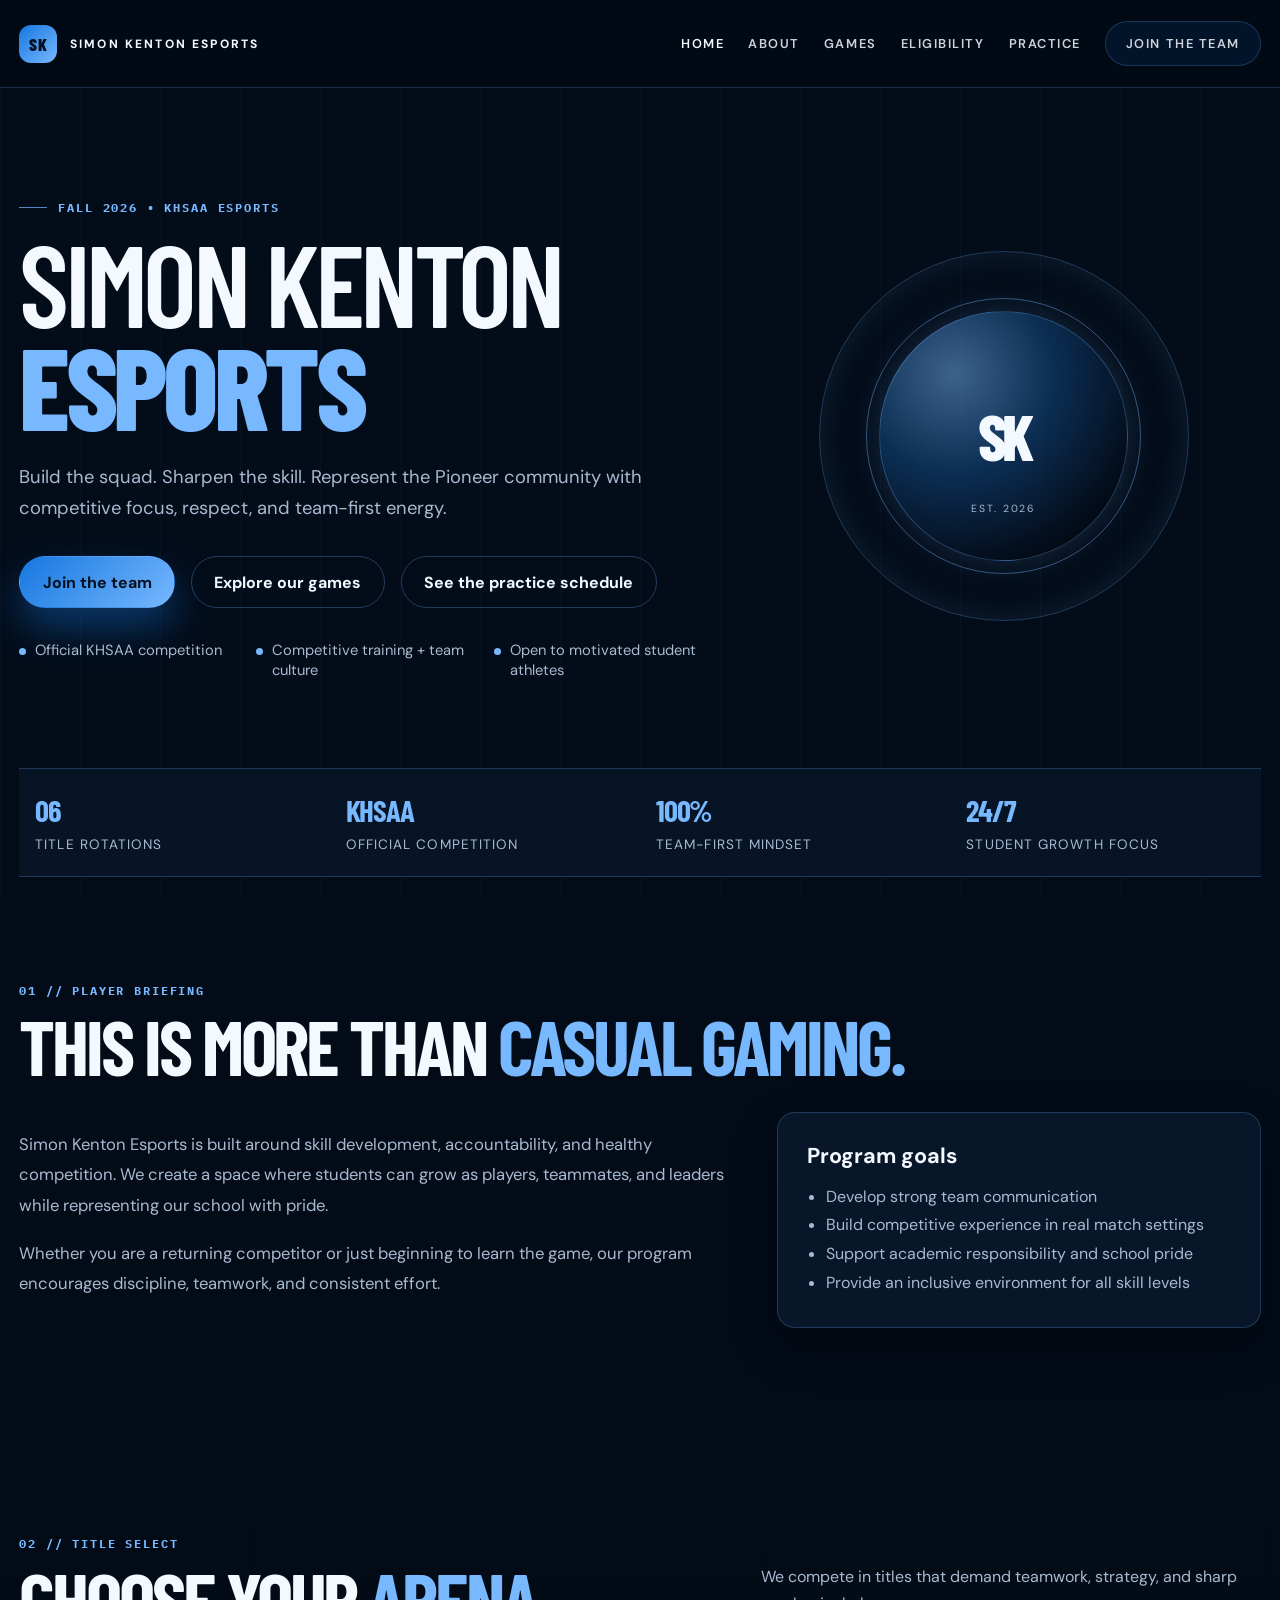
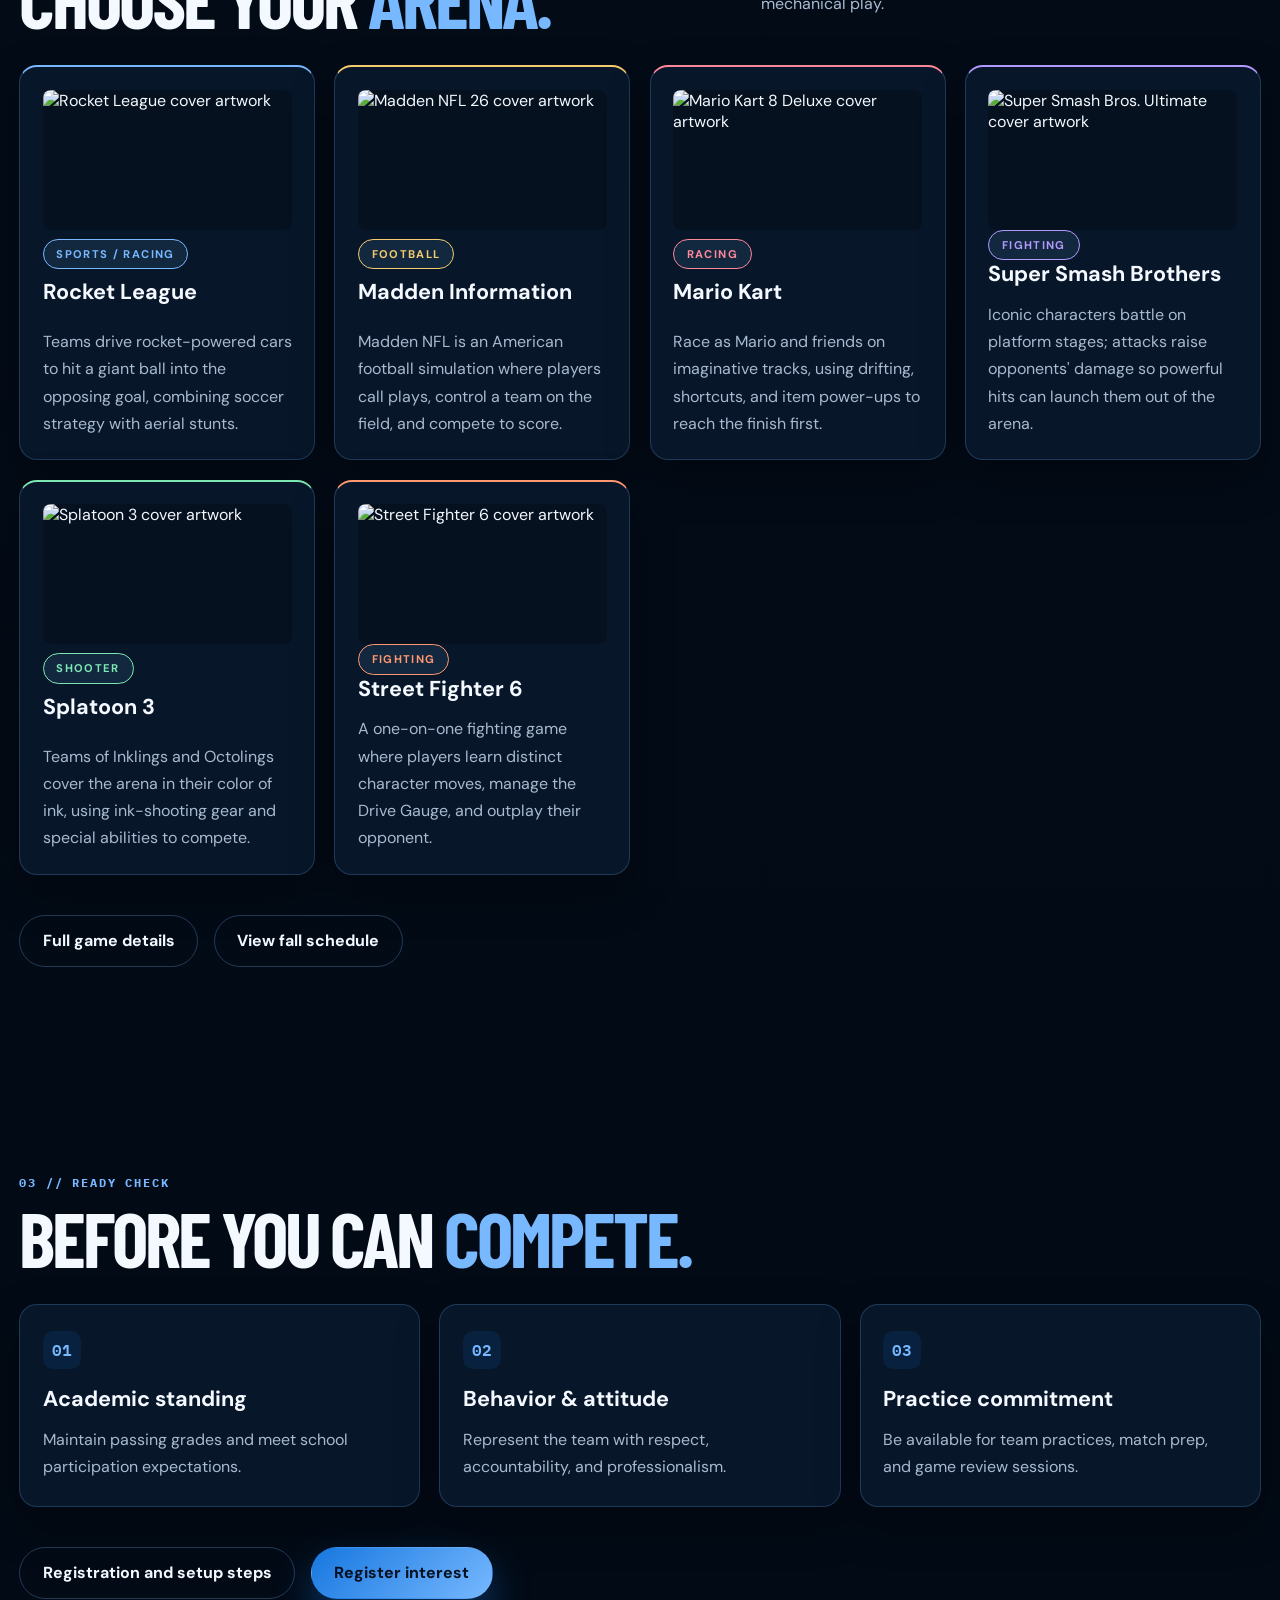
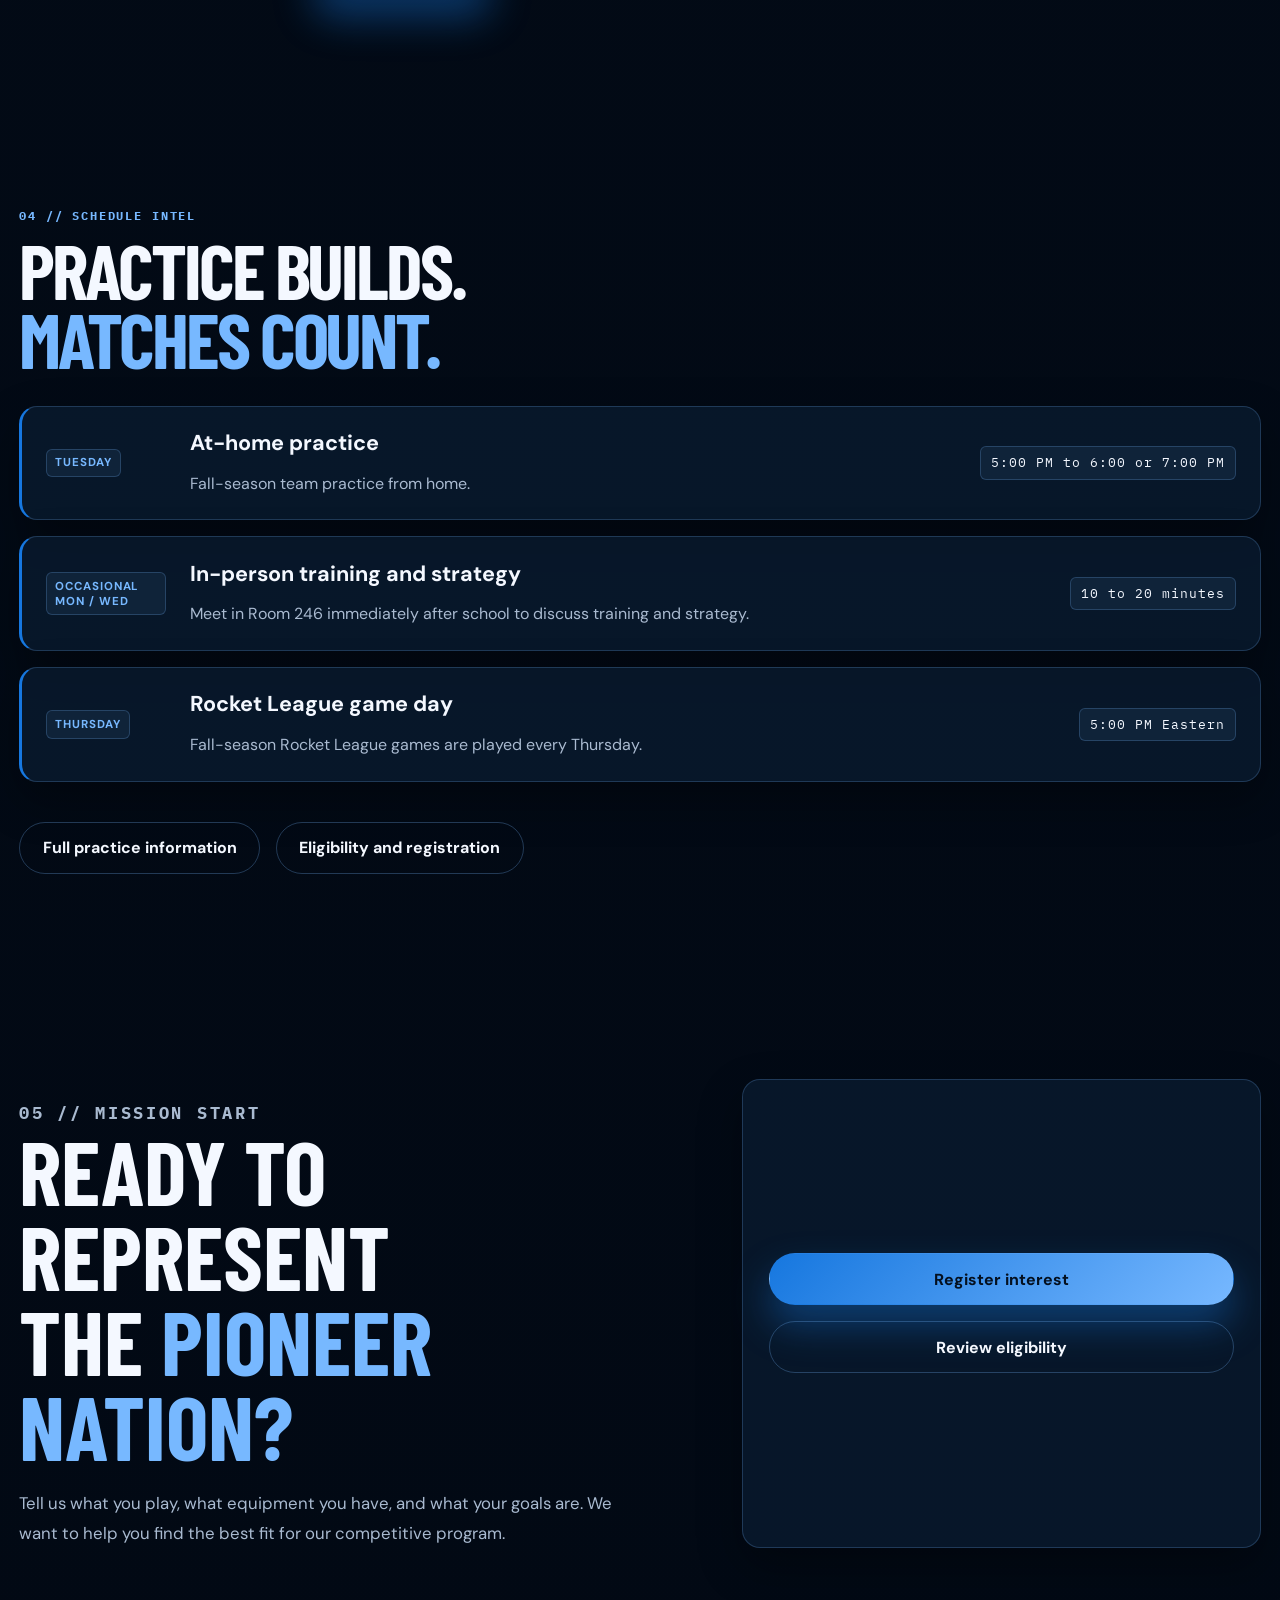
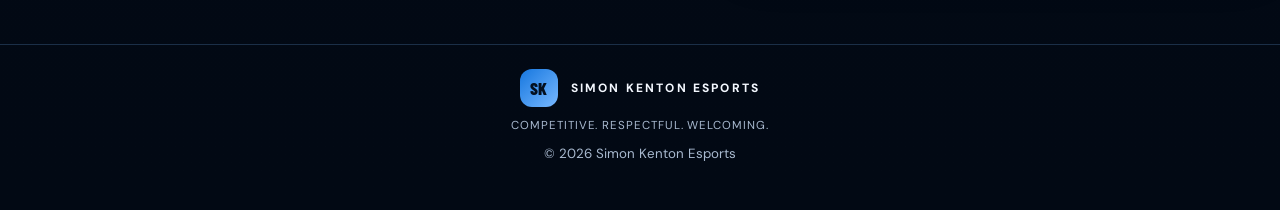
==== commit 0b708e16: "Better" ====
--- a/index.html
+++ b/index.html
@@ -57,6 +57,7 @@
             <div class="hero-actions">
               <a href="join.html" class="button primary">Join the team</a>
               <a href="games.html" class="button secondary">Explore our games</a>
+              <a href="#schedule" class="button secondary">See the practice schedule</a>
             </div>
 
             <ul class="hero-points">
@@ -138,40 +139,51 @@
 
           <div class="game-grid">
             <article class="game-card reveal">
+              <img class="game-art" src="https://thumb.wikimedia.org/wikipedia/commons/thumb/e/e0/Rocket_League_coverart.jpg/330px-Rocket_League_coverart.jpg" alt="Rocket League cover artwork" loading="lazy" />
               <div class="game-badge">Sports / Racing</div>
               <h3>Rocket League</h3>
               <p>Teams drive rocket-powered cars to hit a giant ball into the opposing goal, combining soccer strategy with aerial stunts.</p>
             </article>
 
             <article class="game-card reveal">
+              <img class="game-art" src="https://upload.wikimedia.org/wikipedia/en/8/8b/Madden_NFL_26_cover.jpg" alt="Madden NFL 26 cover artwork" loading="lazy" />
               <div class="game-badge">Football</div>
               <h3>Madden Information</h3>
               <p>Madden NFL is an American football simulation where players call plays, control a team on the field, and compete to score.</p>
             </article>
 
             <article class="game-card reveal">
+              <img class="game-art" src="https://upload.wikimedia.org/wikipedia/en/b/b5/MarioKart8Boxart.jpg" alt="Mario Kart 8 Deluxe cover artwork" loading="lazy" />
               <div class="game-badge">Racing</div>
               <h3>Mario Kart</h3>
               <p>Race as Mario and friends on imaginative tracks, using drifting, shortcuts, and item power-ups to reach the finish first.</p>
             </article>
 
             <article class="game-card reveal">
+              <img class="game-art" src="https://upload.wikimedia.org/wikipedia/en/5/50/Super_Smash_Bros._Ultimate.jpg" alt="Super Smash Bros. Ultimate cover artwork" loading="lazy" />
               <div class="game-badge">Fighting</div>
               <h3>Super Smash Brothers</h3>
               <p>Iconic characters battle on platform stages; attacks raise opponents' damage so powerful hits can launch them out of the arena.</p>
             </article>
 
             <article class="game-card reveal">
+              <img class="game-art" src="https://upload.wikimedia.org/wikipedia/en/4/4f/Splatoon.3.jpg" alt="Splatoon 3 cover artwork" loading="lazy" />
               <div class="game-badge">Shooter</div>
               <h3>Splatoon 3</h3>
               <p>Teams of Inklings and Octolings cover the arena in their color of ink, using ink-shooting gear and special abilities to compete.</p>
             </article>
 
             <article class="game-card reveal">
+              <img class="game-art" src="https://upload.wikimedia.org/wikipedia/en/9/94/Street_Fighter_6_box_art.jpg" alt="Street Fighter 6 cover artwork" loading="lazy" />
               <div class="game-badge">Fighting</div>
               <h3>Street Fighter 6</h3>
               <p>A one-on-one fighting game where players learn distinct character moves, manage the Drive Gauge, and outplay their opponent.</p>
             </article>
+          </div>
+
+          <div class="hero-actions section-actions">
+            <a href="games.html" class="button secondary">Full game details</a>
+            <a href="#schedule" class="button secondary">View fall schedule</a>
           </div>
         </section>
 
@@ -198,9 +210,14 @@
               <p>Be available for team practices, match prep, and game review sessions.</p>
             </div>
           </div>
-        </section>
-
-        <section class="section schedule-section">
+
+          <div class="hero-actions section-actions">
+            <a href="eligibility.html" class="button secondary">Registration and setup steps</a>
+            <a href="join.html" class="button primary">Register interest</a>
+          </div>
+        </section>
+
+        <section class="section schedule-section" id="schedule">
           <div class="section-heading reveal">
             <p class="kicker">04 // Schedule intel</p>
             <h2>Practice builds.<br /><em>Matches count.</em></h2>
@@ -233,6 +250,11 @@
               </div>
               <time>5:00 PM Eastern</time>
             </article>
+          </div>
+
+          <div class="hero-actions section-actions">
+            <a href="practice.html" class="button secondary">Full practice information</a>
+            <a href="eligibility.html" class="button secondary">Eligibility and registration</a>
           </div>
         </section>
 
--- a/styles.css
+++ b/styles.css
@@ -233,6 +233,10 @@
   margin-top: 2rem;
 }
 
+.section-actions {
+  margin-top: 2.5rem;
+}
+
 .button {
   display: inline-flex;
   align-items: center;
@@ -479,11 +483,46 @@
 }
 
 .game-card {
+  --game-accent: var(--sky);
   padding: 1.4rem;
   min-height: 220px;
   display: flex;
   flex-direction: column;
   justify-content: space-between;
+  border-top: 2px solid var(--game-accent);
+  transition: transform 0.2s ease, border-color 0.2s ease, box-shadow 0.2s ease;
+}
+
+.game-card:nth-child(2) {
+  --game-accent: #f4cc6d;
+}
+
+.game-card:nth-child(3) {
+  --game-accent: #ff879a;
+}
+
+.game-card:nth-child(4) {
+  --game-accent: #b39aff;
+}
+
+.game-card:nth-child(5) {
+  --game-accent: #7ce7b2;
+}
+
+.game-card:nth-child(6) {
+  --game-accent: #ff9770;
+}
+
+.game-card:hover,
+.game-card:focus-within {
+  transform: translateY(-4px);
+  border-color: var(--game-accent);
+  box-shadow: 0 16px 36px rgba(0, 0, 0, 0.3);
+}
+
+.game-card .game-badge {
+  color: var(--game-accent);
+  border-color: var(--game-accent);
 }
 
 .game-art {
@@ -556,13 +595,20 @@
   align-items: center;
   gap: 1.5rem;
   padding: 1.4rem 1.5rem;
+  border-left: 3px solid var(--blue);
 }
 
 .day {
   display: inline-block;
+  width: fit-content;
+  max-width: 100%;
+  padding: 0.35rem 0.5rem;
+  border: 1px solid var(--line);
+  border-radius: 6px;
+  background: rgba(119, 184, 255, 0.08);
   color: var(--sky);
   font-weight: 700;
-  letter-spacing: 0.12em;
+  letter-spacing: 0.08em;
   text-transform: uppercase;
   font-size: 0.72rem;
 }
@@ -574,10 +620,28 @@
 }
 
 .schedule-item time {
+  display: inline-flex;
+  justify-self: start;
+  padding: 0.45rem 0.6rem;
+  border: 1px solid var(--line);
+  border-radius: 6px;
+  background: rgba(119, 184, 255, 0.08);
   color: var(--ink);
   font-family: "IBM Plex Mono", monospace;
   font-size: 0.8rem;
   letter-spacing: 0.08em;
+}
+
+#games,
+#eligibility,
+#schedule {
+  scroll-margin-top: 1.5rem;
+}
+
+a:focus-visible,
+button:focus-visible {
+  outline: 2px solid var(--sky);
+  outline-offset: 4px;
 }
 
 .sportsyou-section {
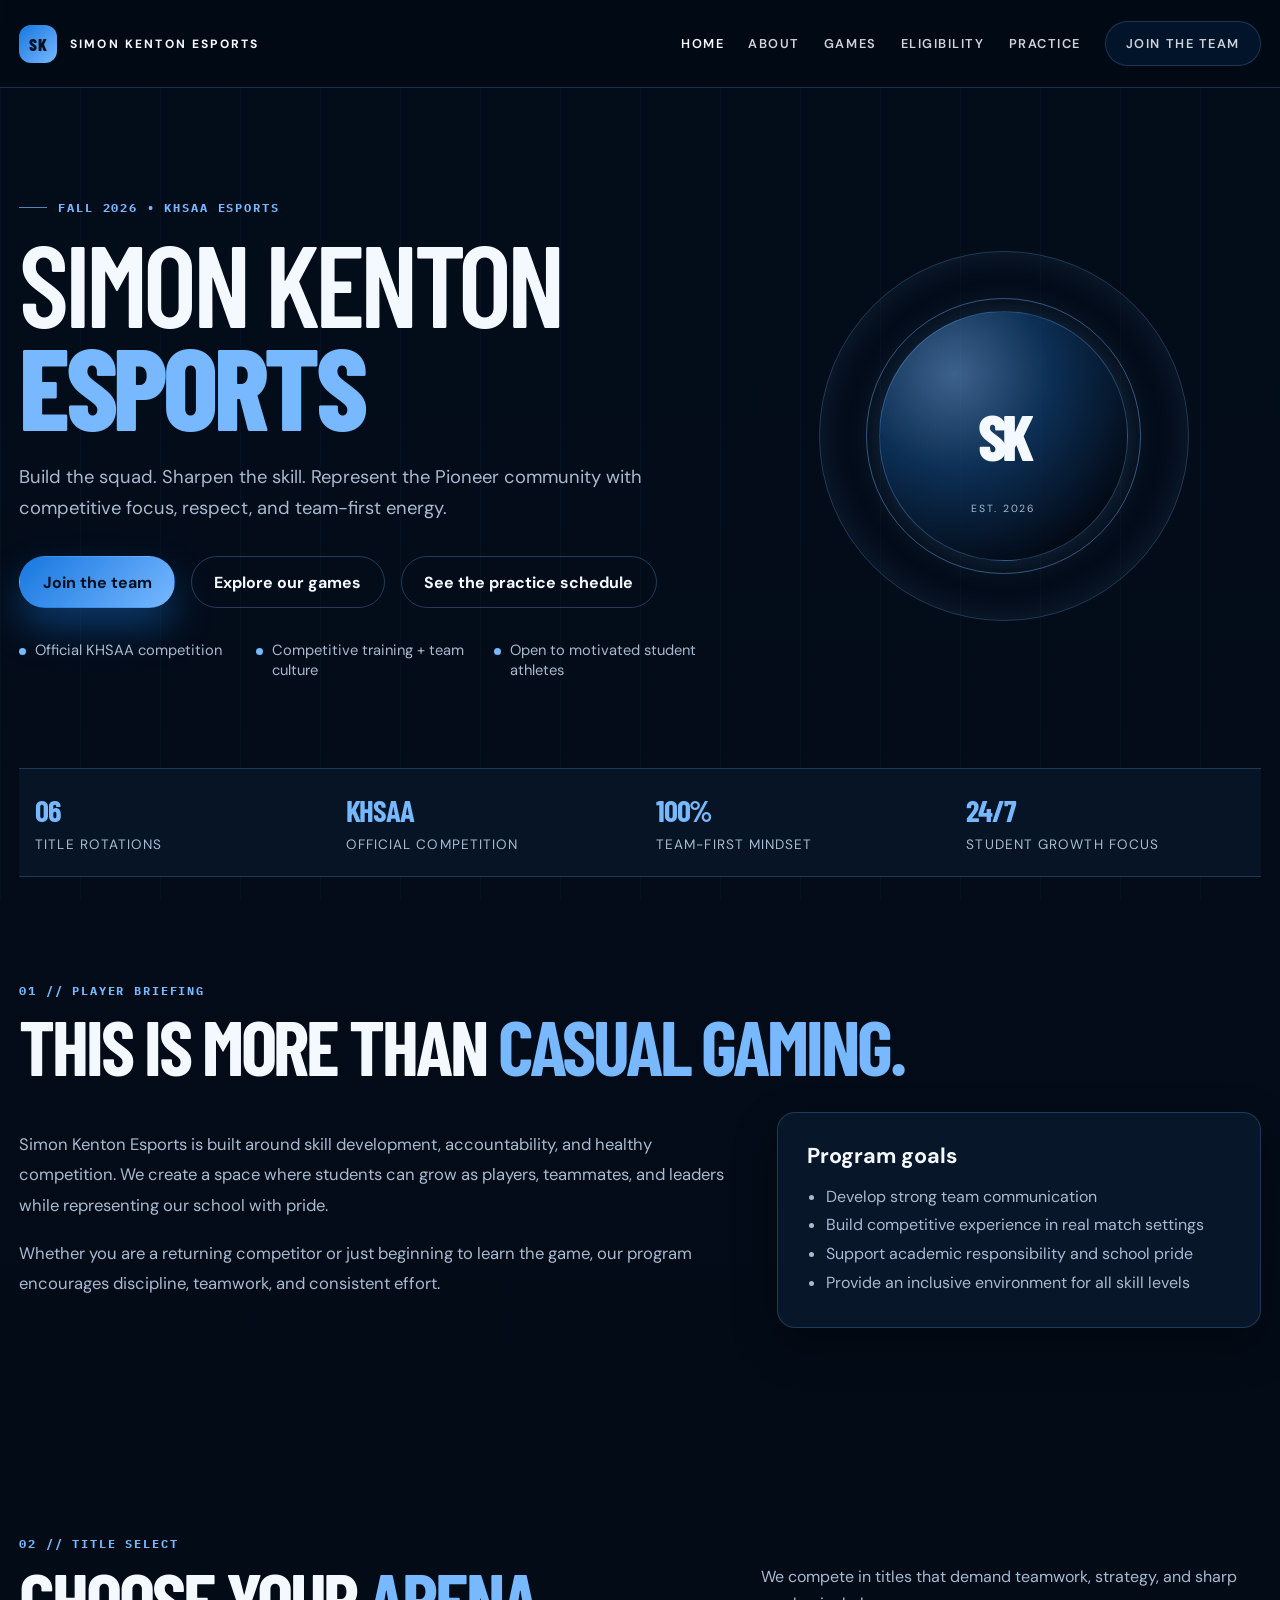
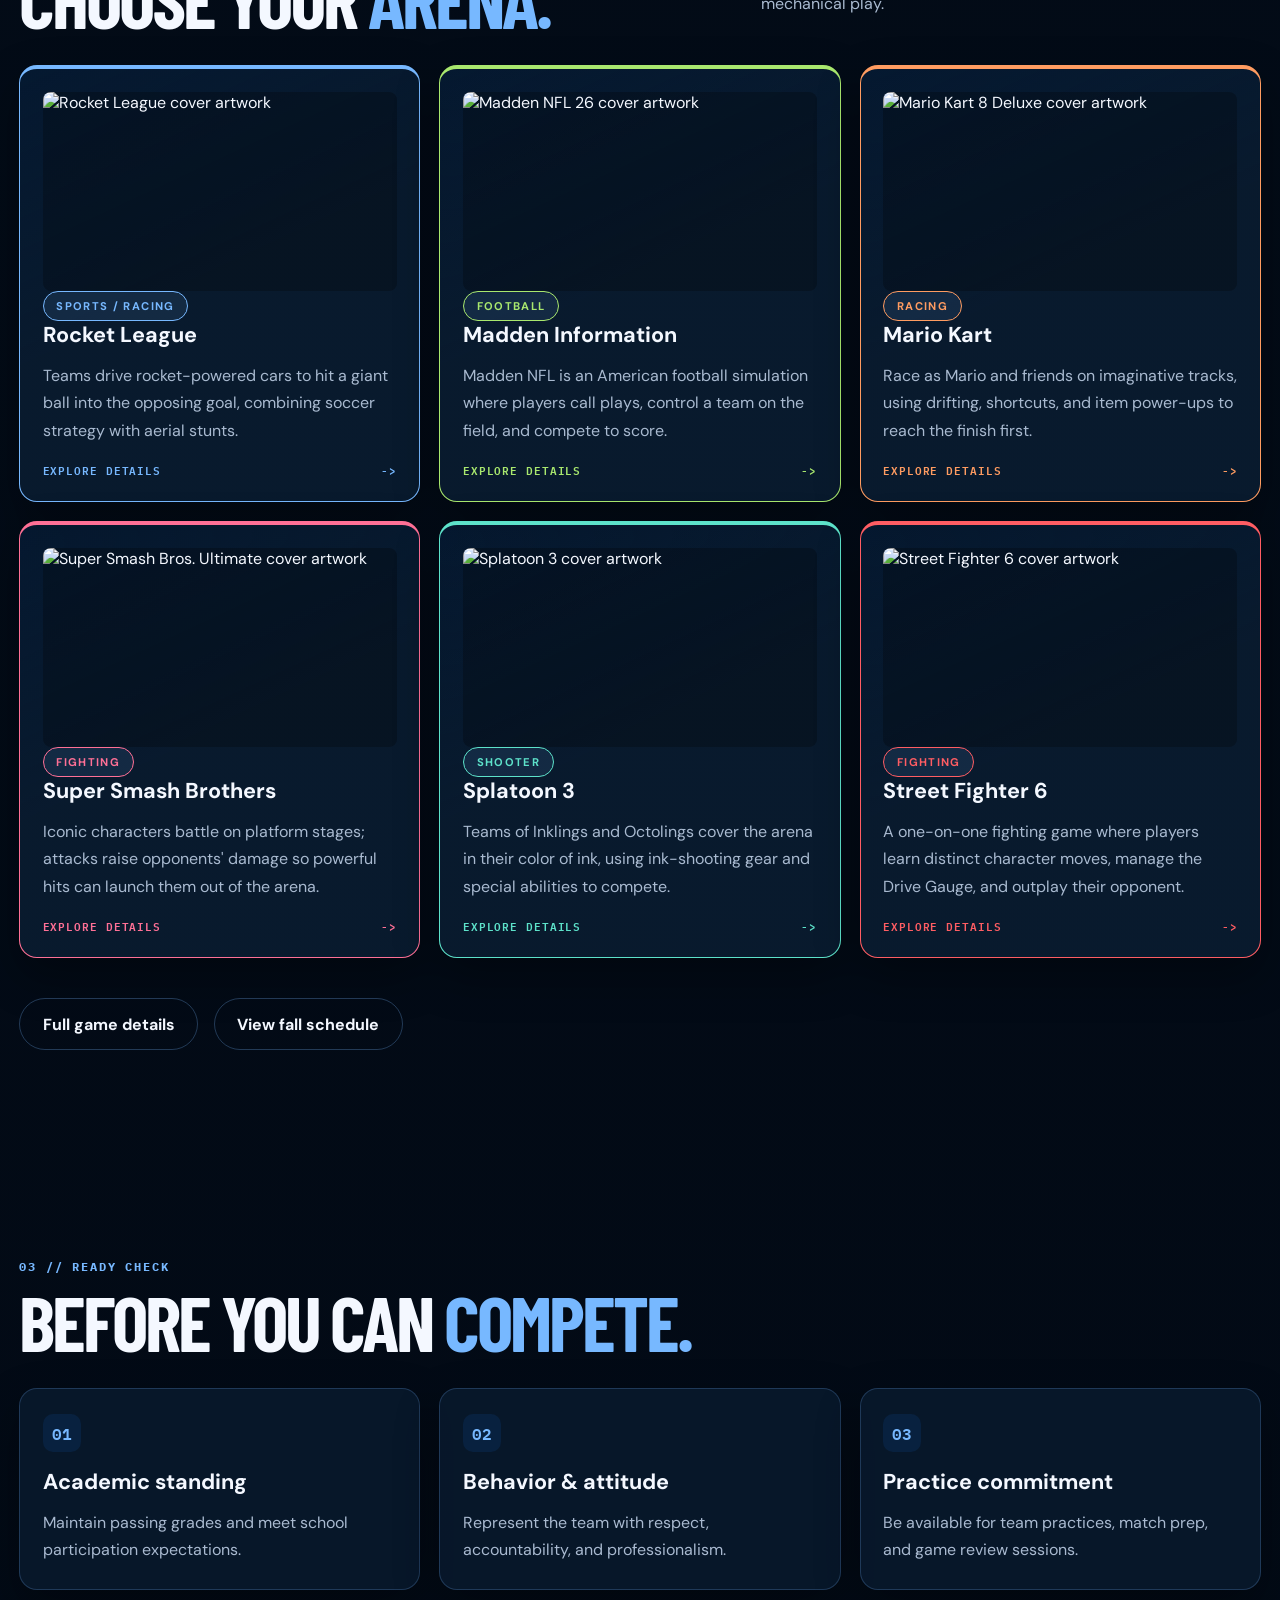
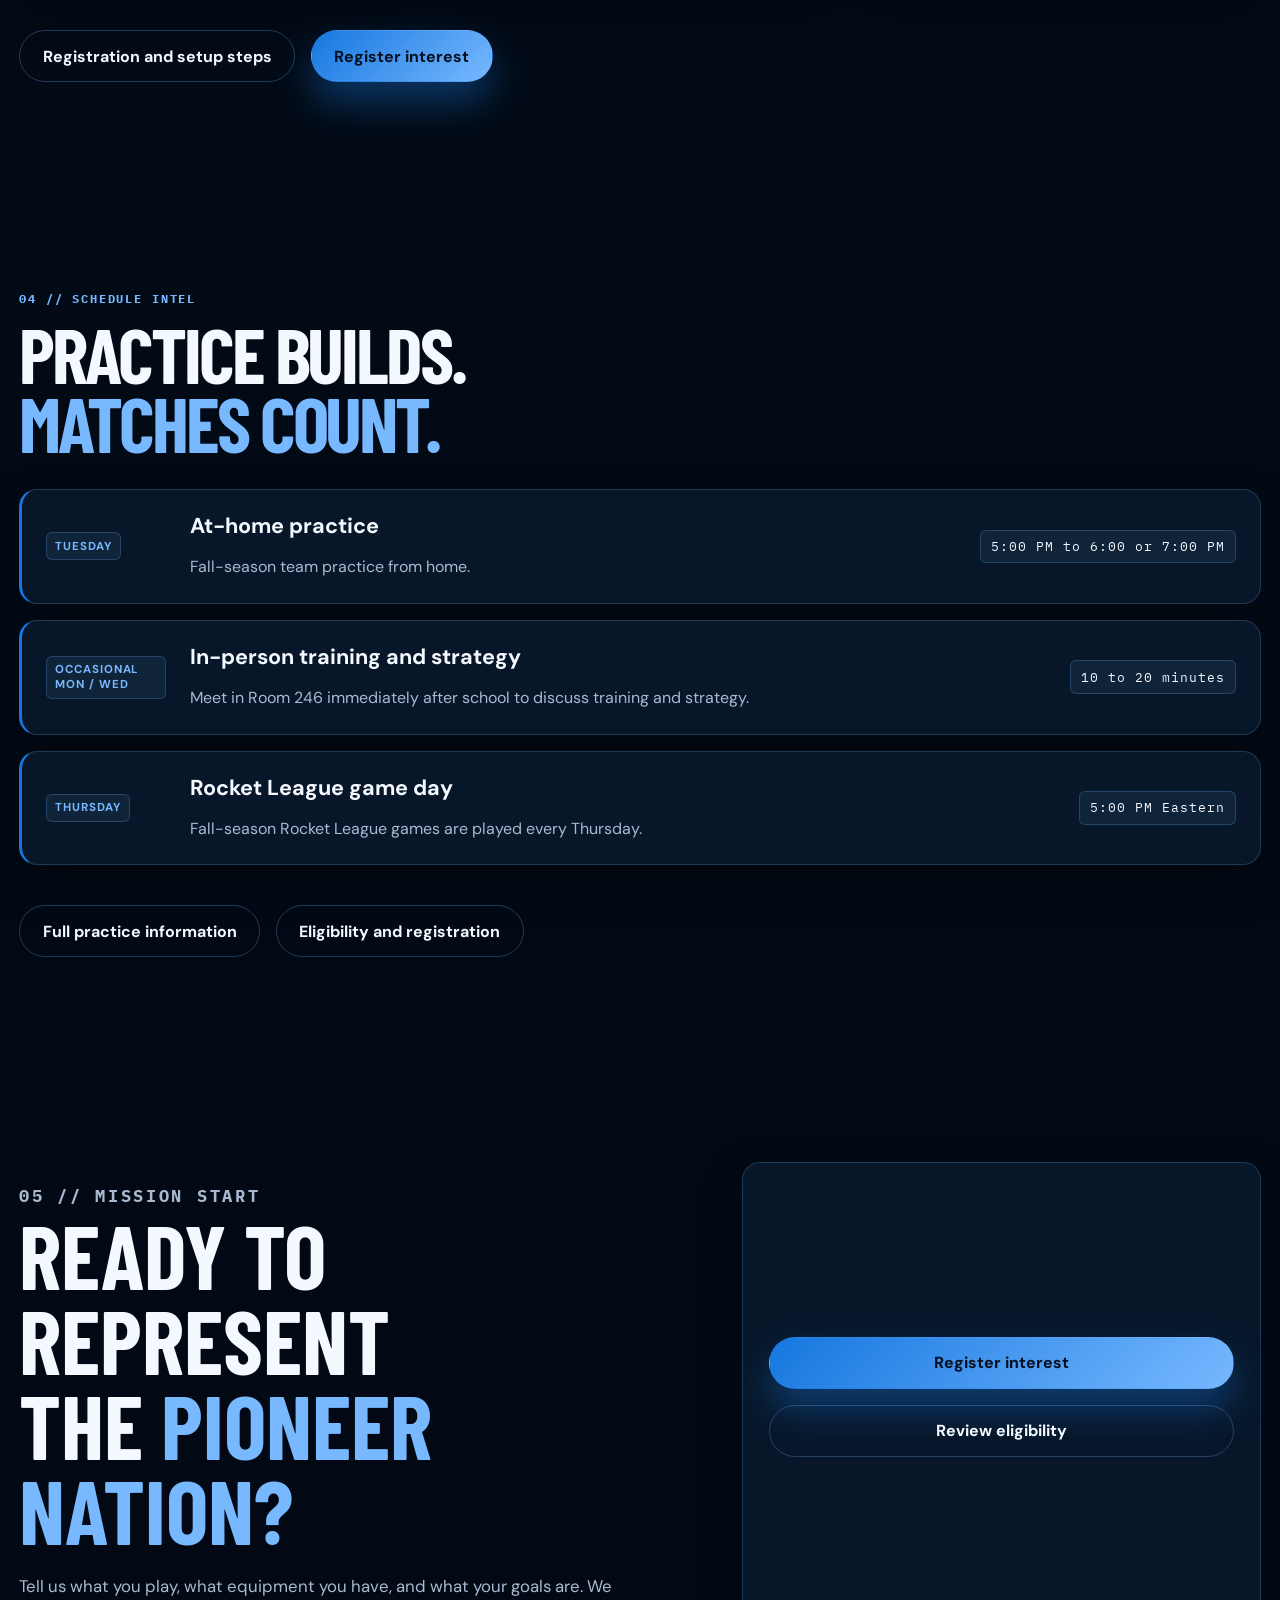
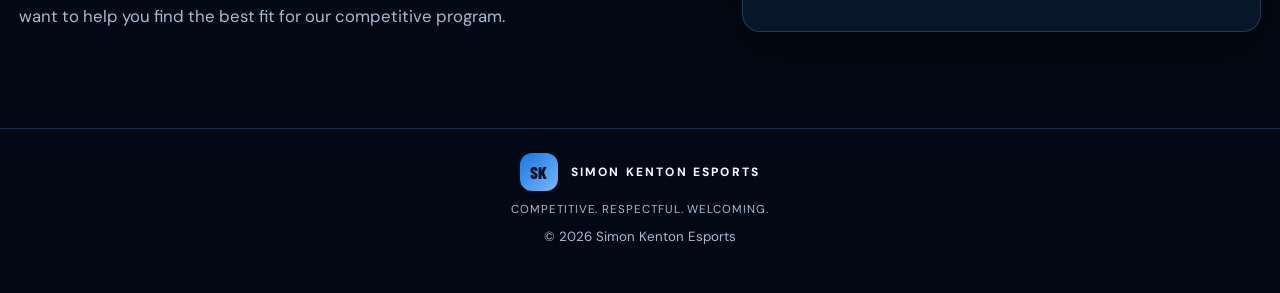
==== commit e68a43ac: "New look" ====
--- a/index.html
+++ b/index.html
@@ -137,48 +137,54 @@
             </p>
           </div>
 
-          <div class="game-grid">
-            <article class="game-card reveal">
+          <div class="game-grid home-game-grid">
+            <a class="game-card reveal home-game-card" href="games.html">
               <img class="game-art" src="https://thumb.wikimedia.org/wikipedia/commons/thumb/e/e0/Rocket_League_coverart.jpg/330px-Rocket_League_coverart.jpg" alt="Rocket League cover artwork" loading="lazy" />
               <div class="game-badge">Sports / Racing</div>
               <h3>Rocket League</h3>
               <p>Teams drive rocket-powered cars to hit a giant ball into the opposing goal, combining soccer strategy with aerial stunts.</p>
-            </article>
-
-            <article class="game-card reveal">
+              <span class="home-game-link">Explore details <span aria-hidden="true">-&gt;</span></span>
+            </a>
+
+            <a class="game-card reveal home-game-card" href="games.html">
               <img class="game-art" src="https://upload.wikimedia.org/wikipedia/en/8/8b/Madden_NFL_26_cover.jpg" alt="Madden NFL 26 cover artwork" loading="lazy" />
               <div class="game-badge">Football</div>
               <h3>Madden Information</h3>
               <p>Madden NFL is an American football simulation where players call plays, control a team on the field, and compete to score.</p>
-            </article>
-
-            <article class="game-card reveal">
+              <span class="home-game-link">Explore details <span aria-hidden="true">-&gt;</span></span>
+            </a>
+
+            <a class="game-card reveal home-game-card" href="games.html">
               <img class="game-art" src="https://upload.wikimedia.org/wikipedia/en/b/b5/MarioKart8Boxart.jpg" alt="Mario Kart 8 Deluxe cover artwork" loading="lazy" />
               <div class="game-badge">Racing</div>
               <h3>Mario Kart</h3>
               <p>Race as Mario and friends on imaginative tracks, using drifting, shortcuts, and item power-ups to reach the finish first.</p>
-            </article>
-
-            <article class="game-card reveal">
+              <span class="home-game-link">Explore details <span aria-hidden="true">-&gt;</span></span>
+            </a>
+
+            <a class="game-card reveal home-game-card" href="games.html">
               <img class="game-art" src="https://upload.wikimedia.org/wikipedia/en/5/50/Super_Smash_Bros._Ultimate.jpg" alt="Super Smash Bros. Ultimate cover artwork" loading="lazy" />
               <div class="game-badge">Fighting</div>
               <h3>Super Smash Brothers</h3>
               <p>Iconic characters battle on platform stages; attacks raise opponents' damage so powerful hits can launch them out of the arena.</p>
-            </article>
-
-            <article class="game-card reveal">
+              <span class="home-game-link">Explore details <span aria-hidden="true">-&gt;</span></span>
+            </a>
+
+            <a class="game-card reveal home-game-card" href="games.html">
               <img class="game-art" src="https://upload.wikimedia.org/wikipedia/en/4/4f/Splatoon.3.jpg" alt="Splatoon 3 cover artwork" loading="lazy" />
               <div class="game-badge">Shooter</div>
               <h3>Splatoon 3</h3>
               <p>Teams of Inklings and Octolings cover the arena in their color of ink, using ink-shooting gear and special abilities to compete.</p>
-            </article>
-
-            <article class="game-card reveal">
+              <span class="home-game-link">Explore details <span aria-hidden="true">-&gt;</span></span>
+            </a>
+
+            <a class="game-card reveal home-game-card" href="games.html">
               <img class="game-art" src="https://upload.wikimedia.org/wikipedia/en/9/94/Street_Fighter_6_box_art.jpg" alt="Street Fighter 6 cover artwork" loading="lazy" />
               <div class="game-badge">Fighting</div>
               <h3>Street Fighter 6</h3>
               <p>A one-on-one fighting game where players learn distinct character moves, manage the Drive Gauge, and outplay their opponent.</p>
-            </article>
+              <span class="home-game-link">Explore details <span aria-hidden="true">-&gt;</span></span>
+            </a>
           </div>
 
           <div class="hero-actions section-actions">
--- a/styles.css
+++ b/styles.css
@@ -478,6 +478,11 @@
   gap: 1.2rem;
 }
 
+.home-game-grid {
+  grid-template-columns: repeat(3, minmax(0, 1fr));
+  align-items: stretch;
+}
+
 .large-grid {
   grid-template-columns: repeat(2, minmax(0, 1fr));
 }
@@ -523,6 +528,81 @@
 .game-card .game-badge {
   color: var(--game-accent);
   border-color: var(--game-accent);
+}
+
+.home-game-card {
+  --home-game-accent: var(--sky);
+  min-width: 0;
+  overflow: hidden;
+  border: 1px solid var(--home-game-accent);
+  border-top-width: 4px;
+  background: linear-gradient(155deg, rgba(22, 119, 223, 0.13), rgba(9, 27, 47, 0.96) 48%);
+  transition: transform 0.28s cubic-bezier(0.2, 0.75, 0.3, 1), box-shadow 0.28s ease, border-color 0.28s ease;
+}
+
+.home-game-card:nth-child(2) {
+  --home-game-accent: #a9e86e;
+}
+
+.home-game-card:nth-child(3) {
+  --home-game-accent: #ff9c61;
+}
+
+.home-game-card:nth-child(4) {
+  --home-game-accent: #ff7096;
+}
+
+.home-game-card:nth-child(5) {
+  --home-game-accent: #5de2ca;
+}
+
+.home-game-card:nth-child(6) {
+  --home-game-accent: #ff5d63;
+}
+
+.home-game-card:hover,
+.home-game-card:focus-visible {
+  transform: translateY(-6px);
+  border-color: var(--home-game-accent);
+  box-shadow: 0 0 0 1px var(--home-game-accent), 0 18px 38px rgba(0, 0, 0, 0.35);
+}
+
+.home-game-card .game-art {
+  transition: transform 0.35s ease, filter 0.35s ease;
+}
+
+.home-game-card:hover .game-art,
+.home-game-card:focus-visible .game-art {
+  transform: scale(1.035);
+  filter: saturate(1.12);
+}
+
+.home-game-card .game-badge {
+  color: var(--home-game-accent);
+  border-color: var(--home-game-accent);
+}
+
+.home-game-link {
+  display: flex;
+  justify-content: space-between;
+  align-items: center;
+  margin-top: auto;
+  padding-top: 1rem;
+  color: var(--home-game-accent);
+  font-family: "IBM Plex Mono", monospace;
+  font-size: 0.7rem;
+  font-weight: 600;
+  letter-spacing: 0.08em;
+  text-transform: uppercase;
+}
+
+.home-game-link span {
+  transition: transform 0.25s ease;
+}
+
+.home-game-card:hover .home-game-link span,
+.home-game-card:focus-visible .home-game-link span {
+  transform: translateX(4px);
 }
 
 .game-art {
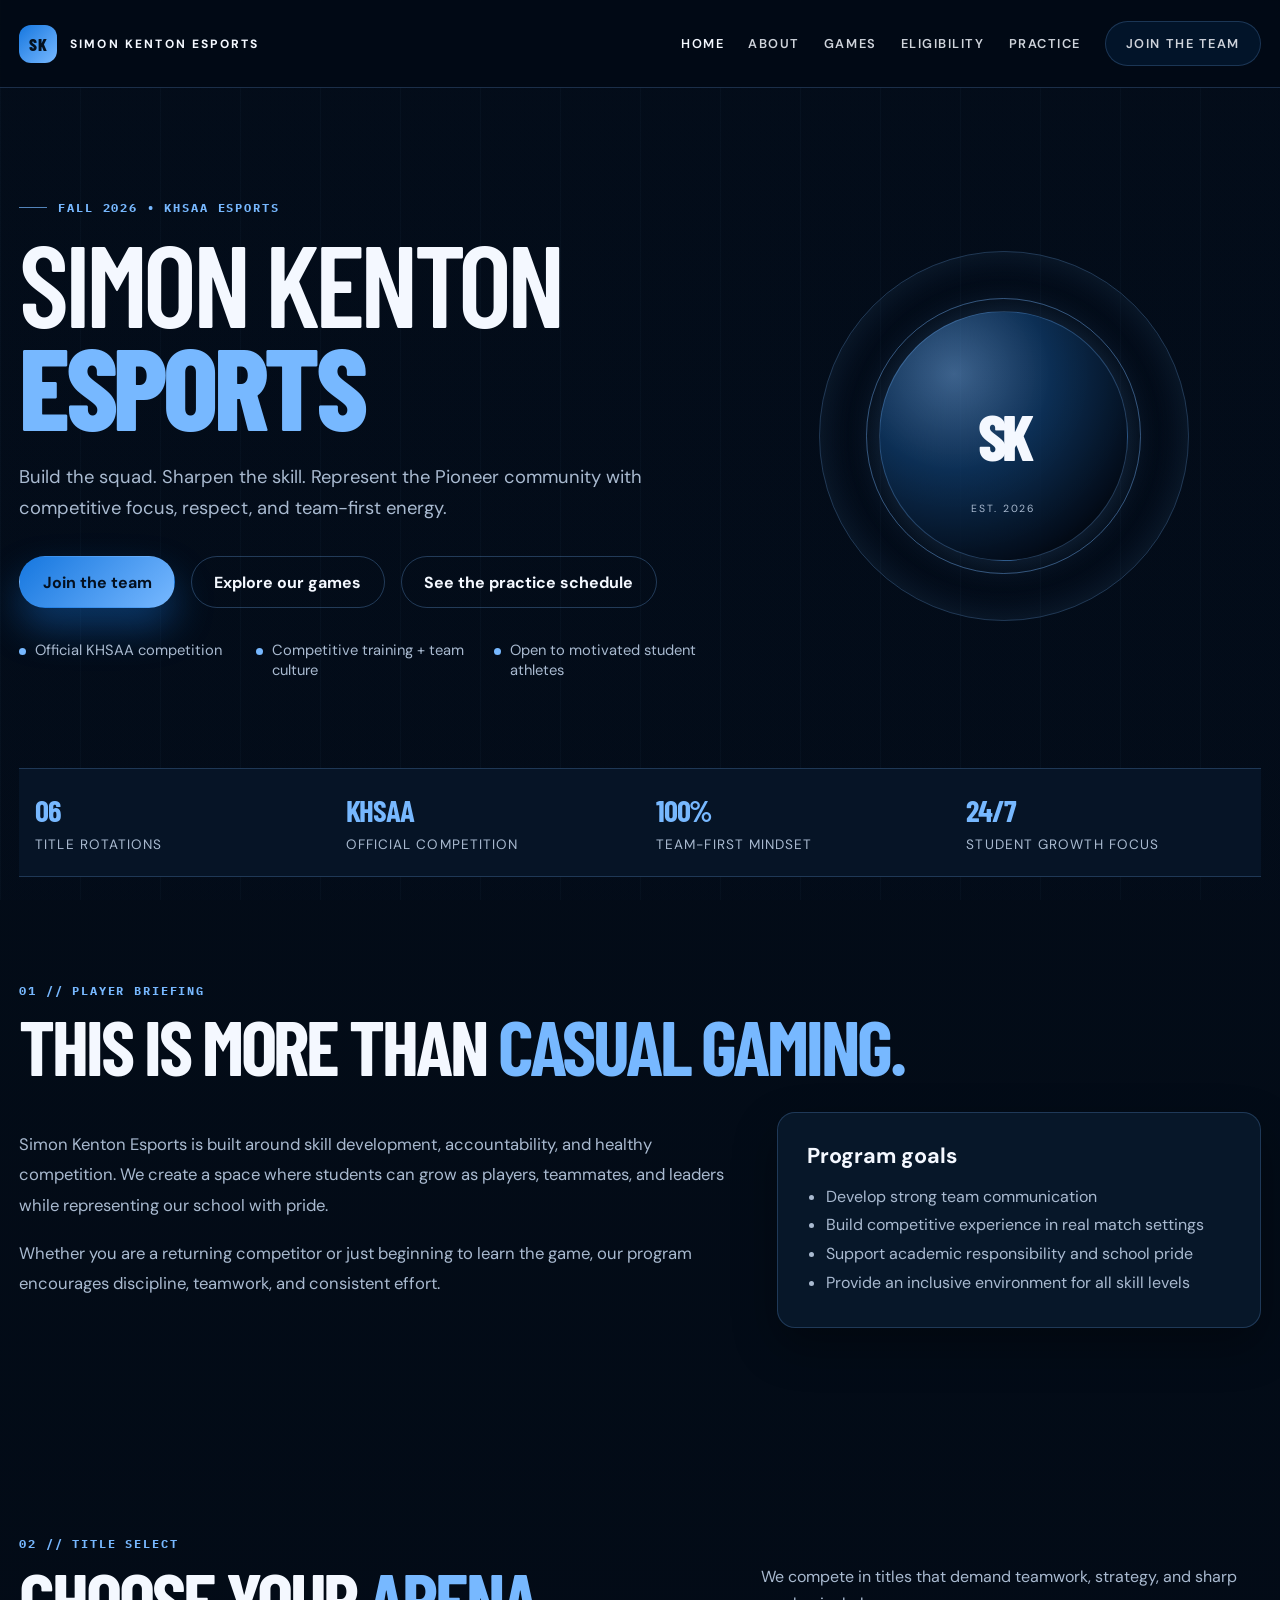
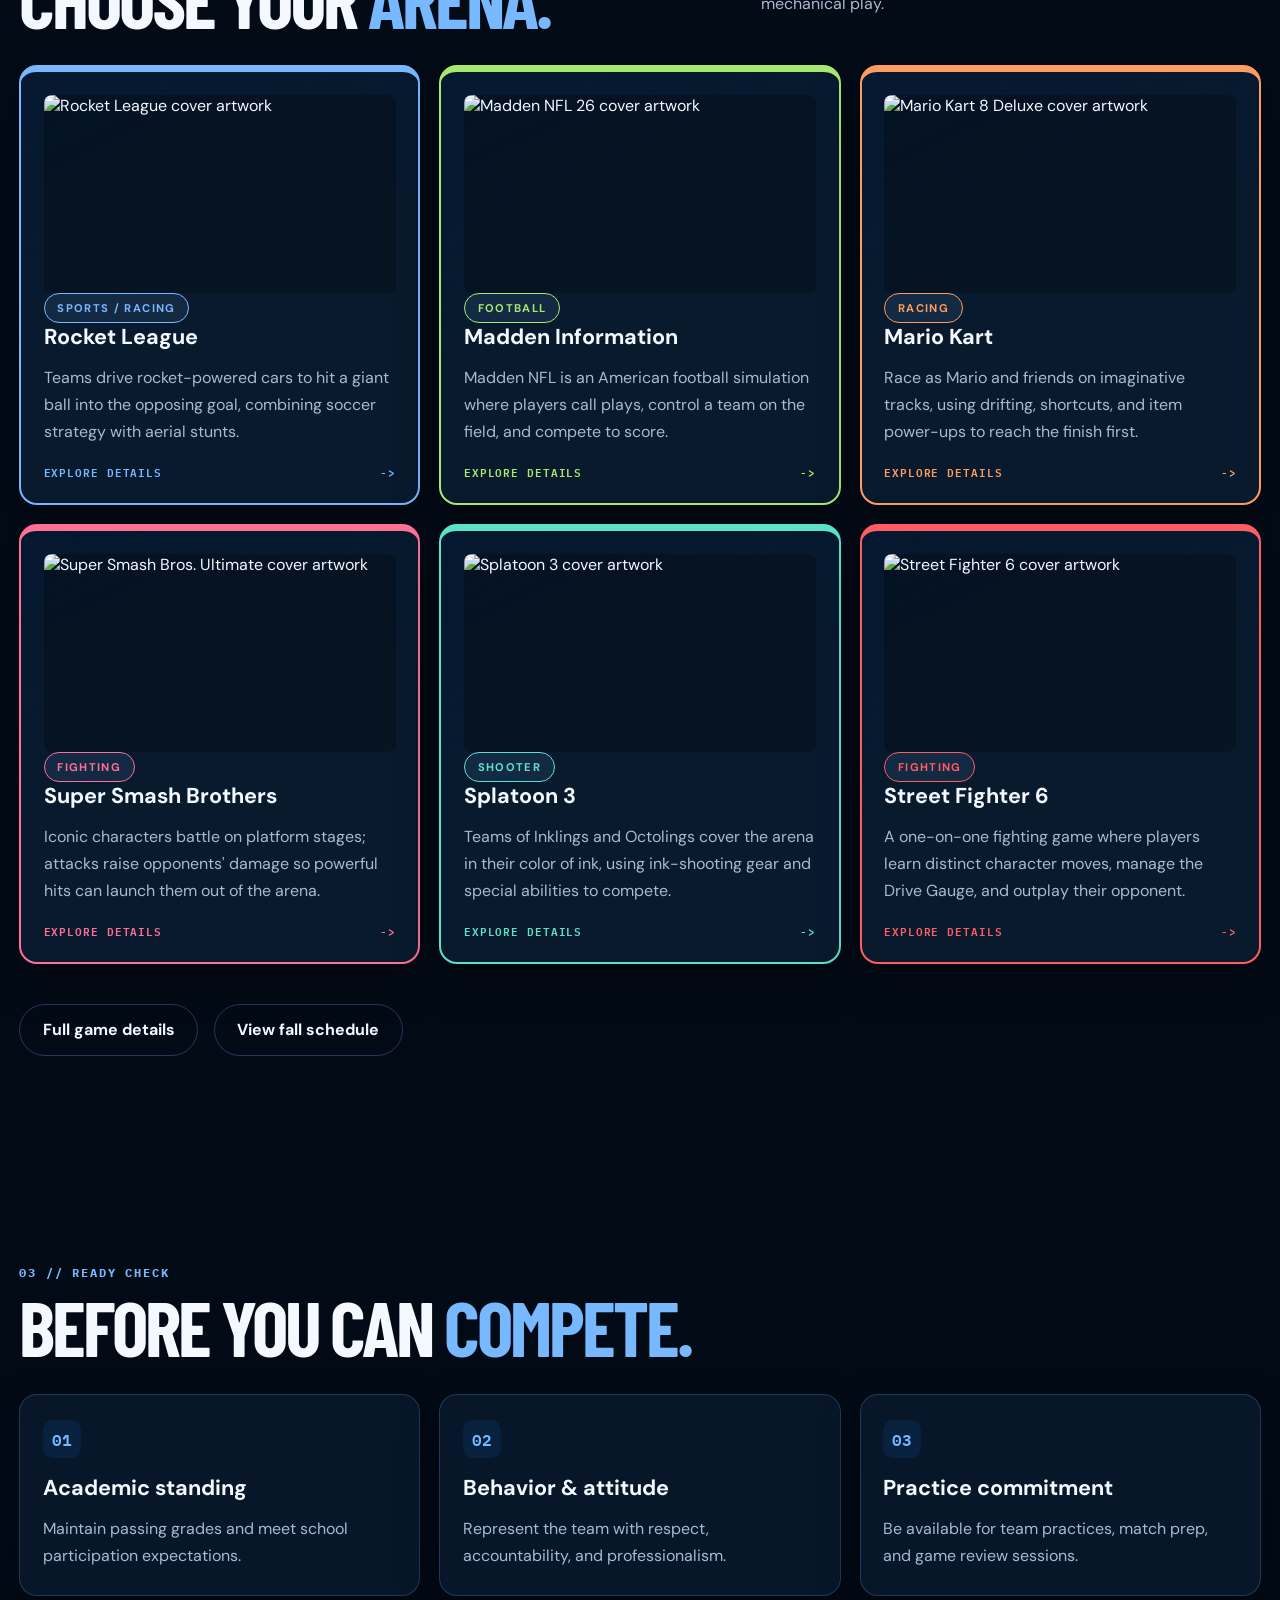
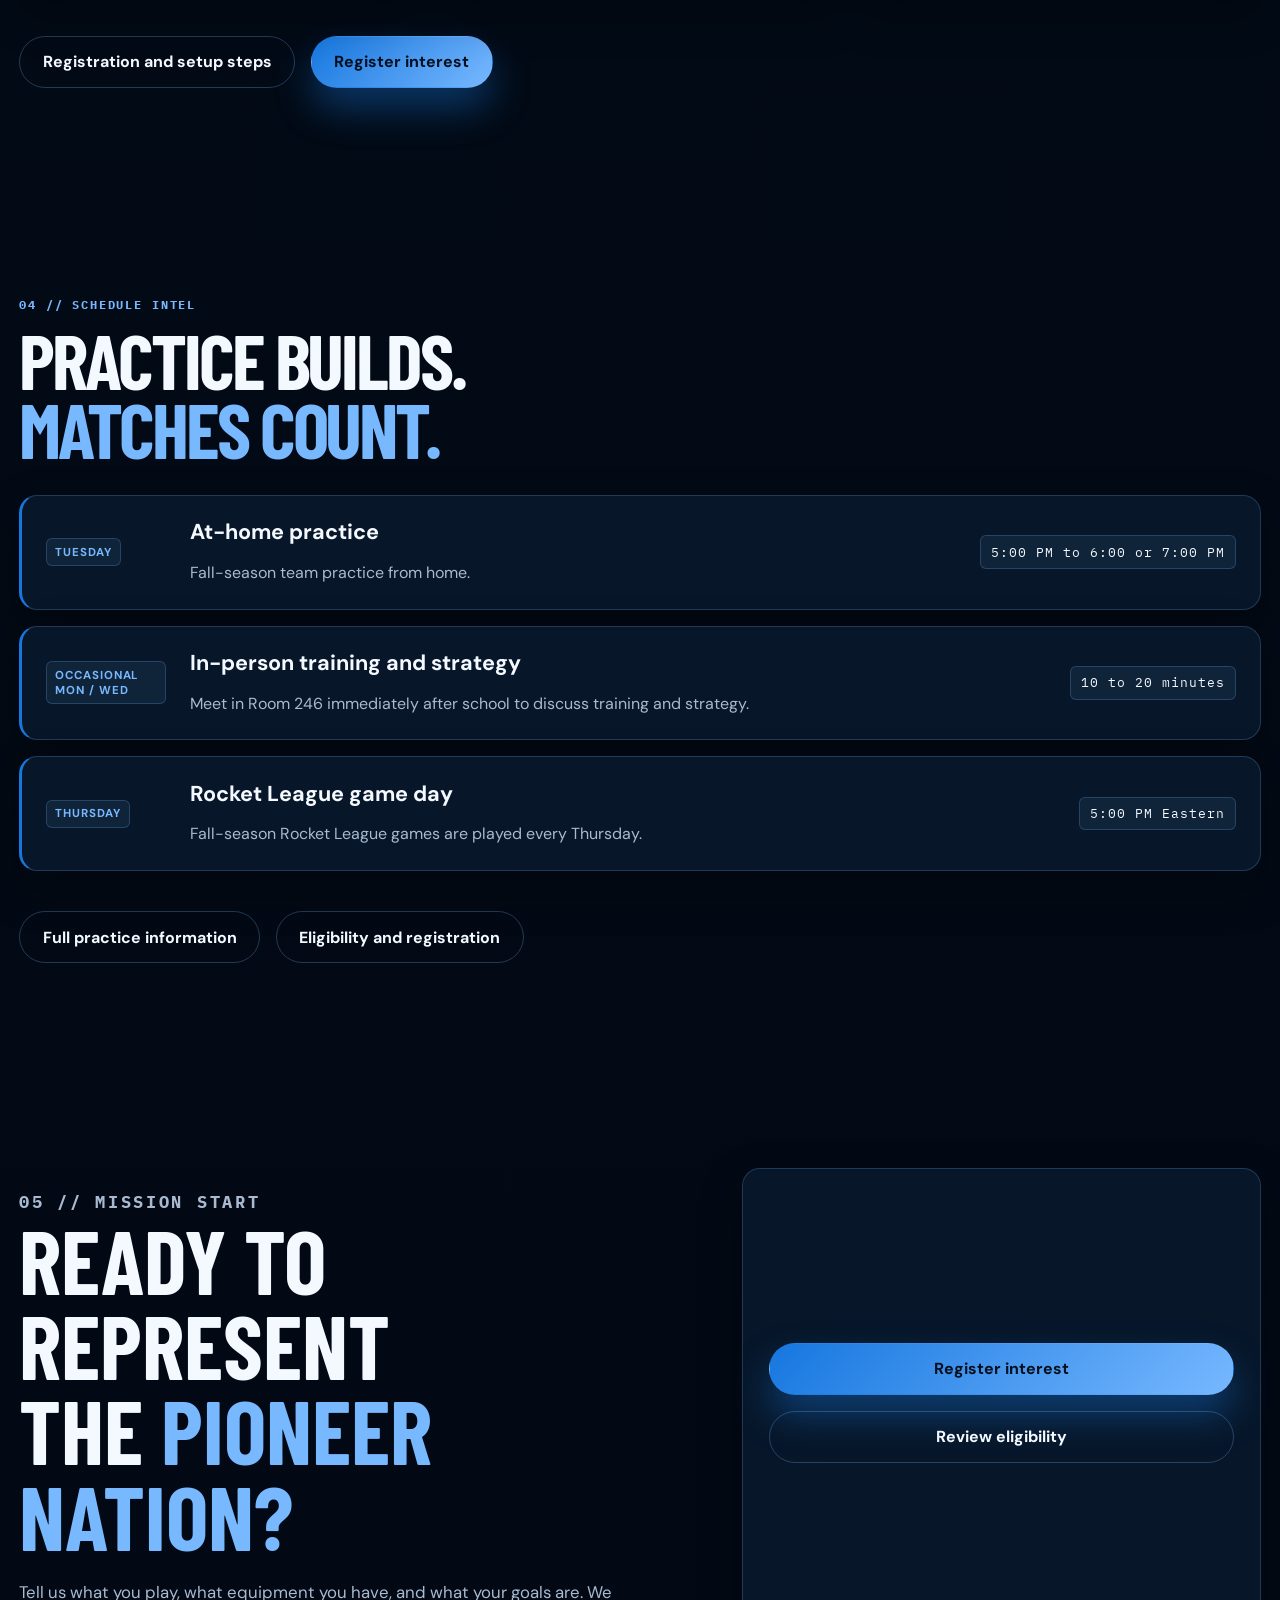
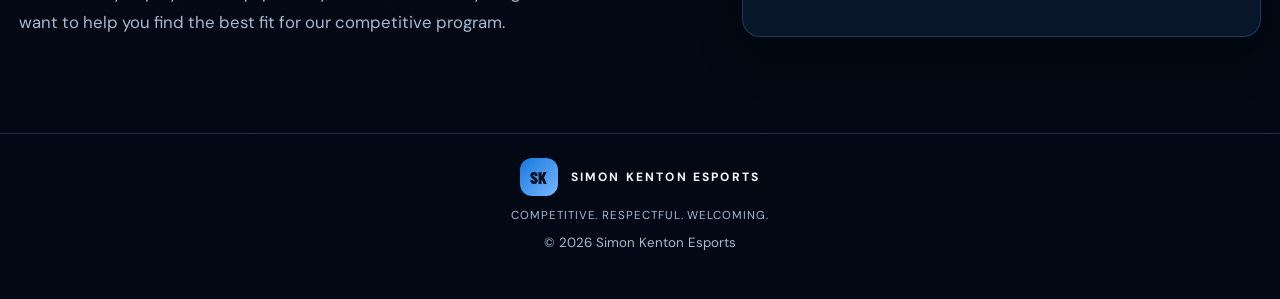
==== commit c9bd3883: "New look 2" ====
--- a/index.html
+++ b/index.html
@@ -17,7 +17,7 @@
     />
     <link rel="stylesheet" href="styles.css" />
   </head>
-  <body>
+  <body class="home-page">
     <div class="site-shell">
       <header class="topbar">
         <a class="brand" href="index.html" aria-label="Simon Kenton Esports home">
--- a/styles.css
+++ b/styles.css
@@ -534,8 +534,8 @@
   --home-game-accent: var(--sky);
   min-width: 0;
   overflow: hidden;
-  border: 1px solid var(--home-game-accent);
-  border-top-width: 4px;
+  border: 2px solid var(--home-game-accent);
+  border-top-width: 7px;
   background: linear-gradient(155deg, rgba(22, 119, 223, 0.13), rgba(9, 27, 47, 0.96) 48%);
   transition: transform 0.28s cubic-bezier(0.2, 0.75, 0.3, 1), box-shadow 0.28s ease, border-color 0.28s ease;
 }
@@ -564,7 +564,7 @@
 .home-game-card:focus-visible {
   transform: translateY(-6px);
   border-color: var(--home-game-accent);
-  box-shadow: 0 0 0 1px var(--home-game-accent), 0 18px 38px rgba(0, 0, 0, 0.35);
+  box-shadow: 0 0 0 2px var(--home-game-accent), 0 18px 38px rgba(0, 0, 0, 0.35);
 }
 
 .home-game-card .game-art {
@@ -603,6 +603,54 @@
 .home-game-card:hover .home-game-link span,
 .home-game-card:focus-visible .home-game-link span {
   transform: translateX(4px);
+}
+
+html.home-reveals-ready .home-page .reveal {
+  opacity: 0;
+  transform: translateY(22px);
+  transition: opacity 0.55s ease, transform 0.55s cubic-bezier(0.2, 0.75, 0.3, 1);
+}
+
+html.home-reveals-ready .home-page .reveal.is-visible {
+  opacity: 1;
+  transform: translateY(0);
+}
+
+html.home-reveals-ready .home-page .home-game-card.is-visible:hover,
+html.home-reveals-ready .home-page .home-game-card.is-visible:focus-visible {
+  transform: translateY(-6px);
+}
+
+@media (prefers-reduced-motion: no-preference) {
+  .home-page .emblem {
+    animation: home-emblem-float 5.5s ease-in-out infinite;
+  }
+
+  .home-page .emblem-core {
+    animation: home-emblem-pulse 4.5s ease-in-out infinite;
+  }
+}
+
+@keyframes home-emblem-float {
+  0%,
+  100% {
+    transform: translateY(0);
+  }
+  50% {
+    transform: translateY(-9px);
+  }
+}
+
+@keyframes home-emblem-pulse {
+  0%,
+  100% {
+    transform: scale(1);
+    box-shadow: 0 0 34px rgba(119, 184, 255, 0.18);
+  }
+  50% {
+    transform: scale(1.035);
+    box-shadow: 0 0 48px rgba(119, 184, 255, 0.34);
+  }
 }
 
 .game-art {
